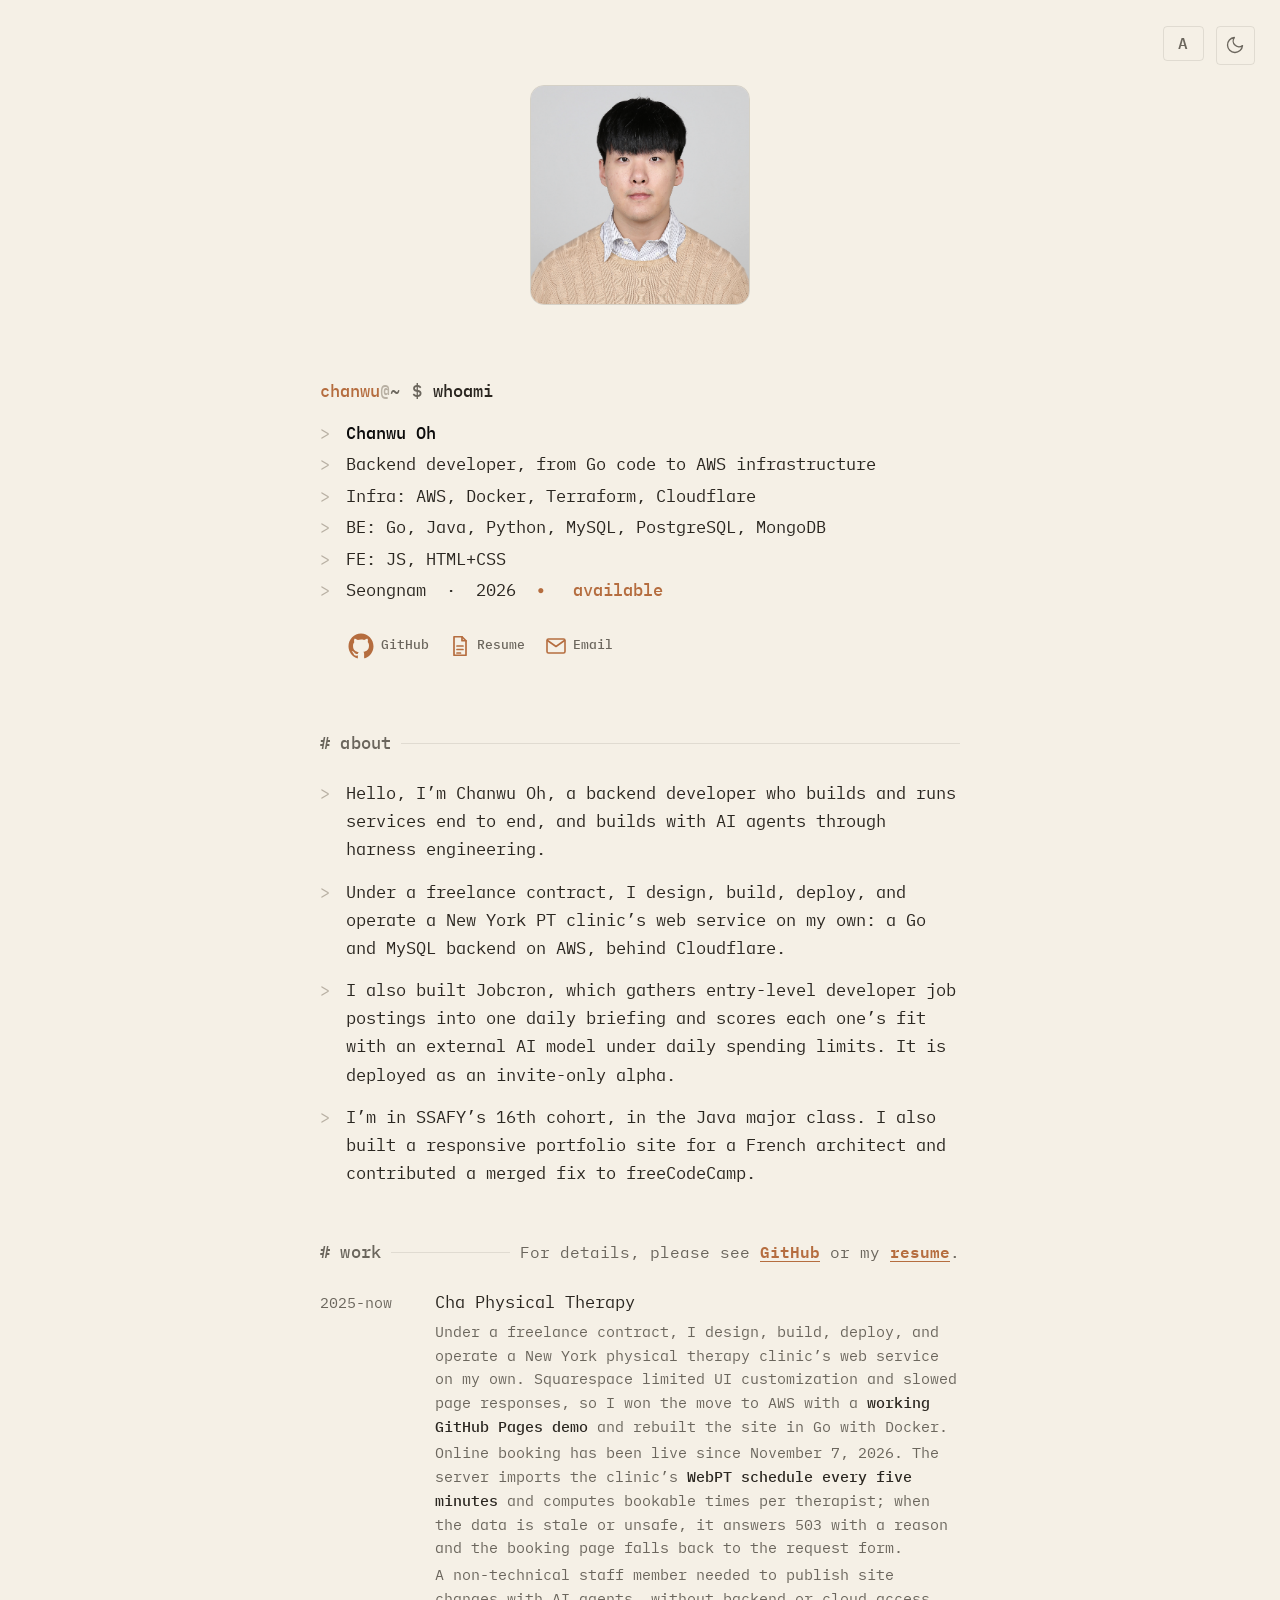
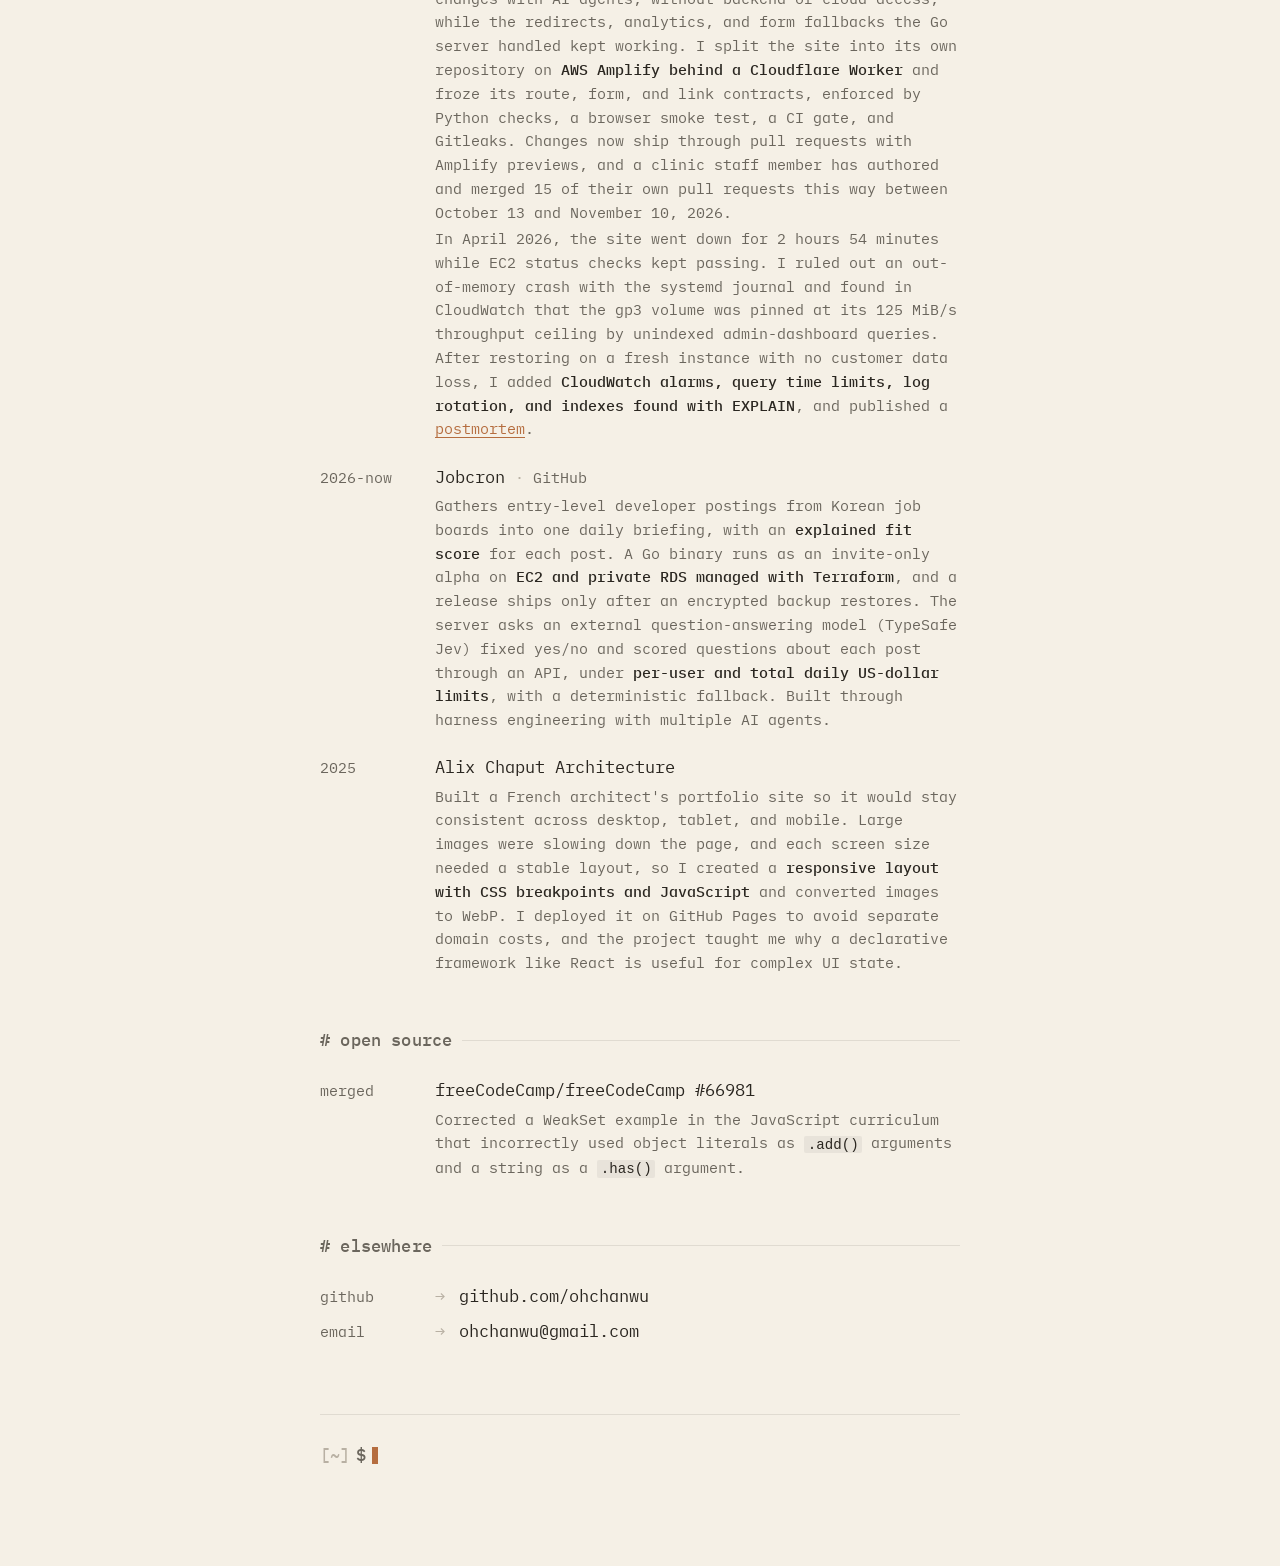
==== static/index.html @ 83ce73aa "Site: update Jobcron scoring and Cha PT booking and staff facts" ====
<!doctype html>
<html lang="en">
  <head>
    <meta charset="UTF-8" />
    <meta name="viewport" content="width=device-width, initial-scale=1.0" />
    <title
      data-i18n-en="Chanwu Oh — Backend developer, from Go code to AWS infrastructure"
      data-i18n-ko="오찬우 - Go 코드부터 AWS 인프라까지 다루는 BE 개발자"
    >
      Chanwu Oh — Backend developer, from Go code to AWS infrastructure
    </title>
    <meta
      name="description"
      data-i18n-en="Backend developer in Seongnam who builds and runs production web services and an AI job-matching tool."
      data-i18n-ko="성남에 거주하며 서비스 전체를 구축하고 운영하는 BE 개발자입니다."
      content="Backend developer in Seongnam who builds and runs production web services and an AI job-matching tool."
    />
    <meta name="color-scheme" content="light dark" />

    <link rel="icon" type="image/svg+xml" href="favicon.svg" />
    <link rel="icon" type="image/png" sizes="32x32" href="favicon.png" />
    <link rel="icon" href="favicon.ico" sizes="any" />

    <link rel="preconnect" href="https://fonts.googleapis.com" />
    <link rel="preconnect" href="https://fonts.gstatic.com" crossorigin />
    <link
      href="https://fonts.googleapis.com/css2?family=IBM+Plex+Mono:wght@300;400;500;600&display=swap"
      rel="stylesheet"
    />

    <script>
      (function () {
        const root = document.documentElement;

        try {
          const t = localStorage.getItem("theme");
          if (t === "light" || t === "dark") {
            root.setAttribute("data-theme", t);
          }
        } catch (e) {}

        let lang;
        try {
          const stored = localStorage.getItem("lang");
          if (stored === "en" || stored === "ko") {
            lang = stored;
          }
        } catch (e) {}
        if (!lang) {
          lang = (navigator.language || "").toLowerCase().startsWith("ko")
            ? "ko"
            : "en";
        }
        root.setAttribute("data-lang", lang);
        root.setAttribute("lang", lang);

        const title = document.querySelector("title");
        const desc = document.querySelector('meta[name="description"]');
        const titleKey = lang === "ko" ? "i18nKo" : "i18nEn";
        if (title && title.dataset[titleKey]) {
          title.textContent = title.dataset[titleKey];
        }
        if (desc && desc.dataset[titleKey]) {
          desc.setAttribute("content", desc.dataset[titleKey]);
        }
      })();
    </script>
    <link rel="stylesheet" href="style.css" />
  </head>
  <body>
    <button
      id="lang-toggle"
      class="lang-toggle"
      type="button"
      aria-label="언어를 한국어로 변경"
    >
      <span class="glyph-en">A</span>
      <span class="glyph-ko">한</span>
    </button>
    <button
      id="theme-toggle"
      class="theme-toggle"
      type="button"
      aria-label="Switch to light mode"
    >
      <svg
        class="icon-sun"
        aria-hidden="true"
        viewBox="0 0 24 24"
        width="20"
        height="20"
        fill="none"
        stroke="currentColor"
        stroke-width="1.6"
        stroke-linecap="round"
        stroke-linejoin="round"
      >
        <circle cx="12" cy="12" r="4" />
        <path
          d="M12 2v2M12 20v2M4.93 4.93l1.41 1.41M17.66 17.66l1.41 1.41M2 12h2M20 12h2M4.93 19.07l1.41-1.41M17.66 6.34l1.41-1.41"
        />
      </svg>
      <svg
        class="icon-moon"
        aria-hidden="true"
        viewBox="0 0 24 24"
        width="20"
        height="20"
        fill="none"
        stroke="currentColor"
        stroke-width="1.6"
        stroke-linecap="round"
        stroke-linejoin="round"
      >
        <path d="M21 12.79A9 9 0 1 1 11.21 3 7 7 0 0 0 21 12.79z" />
      </svg>
    </button>
    <main>
      <div class="avatar-frame media-frame">
        <img
          src="me.jpg"
          alt="Chanwu Oh"
          class="avatar content-media"
          width="120"
          height="120"
          decoding="async"
        />
      </div>

      <header class="prompt">
        <p class="cmd">
          <span class="user">chanwu</span><span class="dim">@</span
          ><span class="host">~</span> <span class="dollar">$</span> whoami
        </p>
        <div class="output">
          <p class="line">
            <span class="caret">&gt;</span>
            <span class="name" lang="en">Chanwu Oh</span
            ><span class="name" lang="ko">오찬우</span>
          </p>
          <p class="line" lang="en">
              <span class="caret">&gt;</span> Backend developer, from Go code to
              AWS infrastructure
            </p>
          <p class="line" lang="ko">
              <span class="caret">&gt;</span> Go 코드부터 AWS 인프라까지 다루는
              BE 개발자
            </p>
          <p class="line stack-line" lang="en">
            <span class="caret">&gt;</span> Infra: AWS, Docker, Terraform,
              Cloudflare
          </p>
          <p class="line stack-line" lang="en">
            <span class="caret">&gt;</span> BE: Go, Java, Python, MySQL, PostgreSQL, MongoDB
          </p>
          <p class="line stack-line" lang="en">
            <span class="caret">&gt;</span> FE: JS, HTML+CSS
          </p>
          <p class="line" lang="en">
            <span class="caret">&gt;</span> Seongnam &nbsp;&middot;&nbsp; 2026
            &nbsp;&middot;&nbsp;
            <span class="status-dot" aria-hidden="true">●</span>
            <span class="status-text">available</span>
          </p>
          <p class="line stack-line" lang="ko">
            <span class="caret">&gt;</span> 인프라: AWS, Docker, Terraform,
              Cloudflare
          </p>
          <p class="line stack-line" lang="ko">
            <span class="caret">&gt;</span> BE: Go, Java, Python, MySQL, PostgreSQL, MongoDB
          </p>
          <p class="line stack-line" lang="ko">
            <span class="caret">&gt;</span> FE: JS, HTML+CSS
          </p>
          <p class="line" lang="ko">
            <span class="caret">&gt;</span> 성남 &nbsp;&middot;&nbsp; 2026
            &nbsp;&middot;&nbsp;
            <span class="status-dot" aria-hidden="true">●</span>
            <span class="status-text">근무 가능</span>
          </p>
        </div>

        <nav class="quick-links" aria-label="Social and contact links">
          <a
            href="https://github.com/ohchanwu"
            class="icon-link icon-link-github"
            aria-label="GitHub"
          >
            <svg
              aria-hidden="true"
              viewBox="0 0 24 24"
              fill="currentColor"
              width="20"
              height="20"
            >
              <path
                d="M12 2C6.48 2 2 6.58 2 12.22c0 4.5 2.87 8.32 6.84 9.67.5.09.68-.22.68-.49 0-.24-.01-.87-.01-1.71-2.78.61-3.37-1.36-3.37-1.36-.46-1.18-1.11-1.49-1.11-1.49-.91-.63.07-.62.07-.62 1 .07 1.53 1.05 1.53 1.05.89 1.55 2.34 1.1 2.91.84.09-.66.35-1.1.63-1.36-2.22-.26-4.55-1.13-4.55-5.04 0-1.11.39-2.02 1.03-2.74-.1-.26-.45-1.3.1-2.71 0 0 .84-.27 2.75 1.04A9.39 9.39 0 0 1 12 6.84c.85.004 1.71.118 2.51.345 1.91-1.31 2.75-1.04 2.75-1.04.55 1.41.2 2.45.1 2.71.64.72 1.03 1.63 1.03 2.74 0 3.92-2.34 4.78-4.57 5.04.36.31.69.93.69 1.88 0 1.36-.01 2.46-.01 2.79 0 .27.18.59.69.49C19.13 20.54 22 16.72 22 12.22 22 6.58 17.52 2 12 2z"
              />
            </svg>
            <span class="icon-label">GitHub</span>
          </a>
          <a
            href="Chanwu_Oh_Resume.pdf"
            class="icon-link"
            aria-label="Resume PDF"
            lang="en"
            target="_blank"
            rel="noopener"
          >
            <svg
              aria-hidden="true"
              viewBox="0 0 24 24"
              fill="none"
              stroke="currentColor"
              stroke-width="1.7"
              stroke-linecap="round"
              stroke-linejoin="round"
              width="20"
              height="20"
            >
              <path d="M6 2.75h8l4 4v14.5H6z" />
              <path d="M14 2.75v4h4" />
              <path d="M9 12h6" />
              <path d="M9 15.5h6" />
              <path d="M9 19h3.5" />
            </svg>
            <span class="icon-label">Resume</span>
          </a>
          <a
            href="오찬우_이력서.pdf"
            class="icon-link"
            aria-label="이력서 PDF"
            lang="ko"
            target="_blank"
            rel="noopener"
          >
            <svg
              aria-hidden="true"
              viewBox="0 0 24 24"
              fill="none"
              stroke="currentColor"
              stroke-width="1.7"
              stroke-linecap="round"
              stroke-linejoin="round"
              width="20"
              height="20"
            >
              <path d="M6 2.75h8l4 4v14.5H6z" />
              <path d="M14 2.75v4h4" />
              <path d="M9 12h6" />
              <path d="M9 15.5h6" />
              <path d="M9 19h3.5" />
            </svg>
            <span class="icon-label">이력서</span>
          </a>
          <a href="mailto:ohchanwu@gmail.com" class="icon-link" aria-label="Email">
            <svg
              aria-hidden="true"
              viewBox="0 0 24 24"
              fill="none"
              stroke="currentColor"
              stroke-width="1.6"
              stroke-linecap="round"
              stroke-linejoin="round"
              width="20"
              height="20"
            >
              <rect x="3" y="5" width="18" height="14" rx="1.5" />
              <path d="M3.5 6.5l8.5 6 8.5-6" />
            </svg>
            <span class="icon-label" lang="en">Email</span>
            <span class="icon-label" lang="ko">이메일</span>
          </a>
        </nav>
      </header>

      <section class="section">
        <h2 class="section-title">
          <span lang="en"># about</span><span lang="ko"># 소개</span>
          <span class="rule" aria-hidden="true"></span>
        </h2>
        <div class="bio">
          <p lang="en">
            <span class="caret">&gt;</span> Hello, I&rsquo;m Chanwu Oh, a backend
            developer who builds and runs services end to end, and builds with AI
            agents through harness engineering.
          </p>
          <p lang="ko">
            <span class="caret">&gt;</span> 안녕하세요, 서비스 전체를 구축하고
            운영하며 AI 에이전트를 활용한 하네스 엔지니어링으로 개발하는 BE 개발자
            오찬우입니다.
          </p>
          <p lang="en">
            <span class="caret">&gt;</span> Under a freelance contract, I design,
            build, deploy, and operate a New York PT clinic&rsquo;s web service on
            my own: a Go and MySQL backend on AWS, behind Cloudflare.
          </p>
          <p lang="ko">
            <span class="caret">&gt;</span> 뉴욕 물리치료 클리닉과 프리랜서 계약을
            맺고, AWS 위의 Go와 MySQL 백엔드부터 Cloudflare까지 웹 서비스 전체를
            혼자 설계, 구축, 배포, 운영하고 있습니다.
          </p>
          <p lang="en">
            <span class="caret">&gt;</span> I also built Jobcron, which gathers
            entry-level developer job postings into one daily briefing and scores
            each one&rsquo;s fit with an external AI model under daily spending
            limits. It is deployed as an invite-only alpha.
          </p>
          <p lang="ko">
            <span class="caret">&gt;</span> 또한 신입 개발자 채용 공고를 매일
            하나의 브리핑으로 모으고, 일일 비용 한도 안에서 외부 AI 모델로
            공고마다 적합도를 매기는 Jobcron을 개발해 초대 전용 알파로
            배포했습니다.
          </p>
          <p lang="en">
            <span class="caret">&gt;</span> I&rsquo;m in SSAFY&rsquo;s 16th cohort,
            in the Java major class. I also built a responsive portfolio site for a
            French architect and contributed a merged fix to freeCodeCamp.
          </p>
          <p lang="ko">
            <span class="caret">&gt;</span> 현재 SSAFY 16기 자바 전공반에서
            교육받고 있습니다. 프랑스 건축가의 반응형 포트폴리오 사이트를
            개발했고, freeCodeCamp 오픈소스 프로젝트에 PR을 병합한 경험도
            있습니다.
          </p>
        </div>
      </section>

      <section class="section">
        <h2 class="section-title section-title-with-note">
          <span lang="en"># work</span><span lang="ko"># 경력</span>
          <span class="rule" aria-hidden="true"></span>
          <span class="section-note" lang="en"
            >For details, please see
            <a href="https://github.com/ohchanwu">GitHub</a> or my
            <a href="Chanwu_Oh_Resume.pdf" target="_blank" rel="noopener">resume</a
            >.</span
          >
          <span class="section-note" lang="ko"
            >자세한 사항은
            <a href="https://github.com/ohchanwu">GitHub</a> 아니면
            <a href="오찬우_이력서.pdf" target="_blank" rel="noopener">이력서</a>
            참고 부탁드립니다</span
          >
        </h2>
        <ul class="list">
          <li class="item">
            <span class="key">2025-now</span>
            <div class="entry">
              <a href="https://www.chaphysicaltherapy.com/" class="entry-title"
                >Cha Physical Therapy</a
              >
              <p class="entry-desc" lang="en">
                Under a freelance contract, I design, build, deploy, and operate
                a New York physical therapy clinic&rsquo;s web service on my own.
                Squarespace limited UI customization and slowed page responses,
                so I won the move to AWS with a
                <strong>working GitHub Pages demo</strong> and rebuilt the site
                in Go with Docker.
              </p>
              <p class="entry-desc" lang="ko">
                미국 물리치료 클리닉과 프리랜서 계약을 맺고, 웹 서비스 전체를 혼자
                설계, 구축, 배포, 운영하고 있습니다. Squarespace는 UI
                커스터마이징에 제약이 있었고 페이지 응답이 느렸기 때문에,
                <strong>작동하는 GitHub Pages 데모</strong>로 AWS 이전을 설득한 뒤
                Go와 Docker로 재구축했습니다.
              </p>
              <p class="entry-desc" lang="en">
                Online booking has been live since November 7, 2026. The server
                imports the clinic&rsquo;s
                <strong>WebPT schedule every five minutes</strong> and computes
                bookable times per therapist; when the data is stale or unsafe,
                it answers 503 with a reason and the booking page falls back to
                the request form.
              </p>
              <p class="entry-desc" lang="ko">
                2026년 11월 7일부터 온라인 예약을 운영하고 있습니다. 서버가
                클리닉의 <strong>WebPT 일정을 5분마다</strong> 가져와 치료사별
                예약 가능 시간을 계산하고, 데이터가 오래됐거나 안전하지 않으면
                사유와 함께 503을 반환해 예약 요청 폼으로 전환합니다.
              </p>
              <p class="entry-desc" lang="en">
                A non-technical staff member needed to publish site changes with
                AI agents, without backend or cloud access, while the
                redirects, analytics, and form fallbacks the Go server handled
                kept working. I split the site into its own repository on
                <strong>AWS Amplify behind a Cloudflare Worker</strong> and froze
                its route, form, and link contracts, enforced by Python checks,
                a browser smoke test, a CI gate, and Gitleaks. Changes now ship
                through pull requests with Amplify previews, and a clinic staff
                member has authored and merged 15 of their own pull requests
                this way between October 13 and November 10, 2026.
              </p>
              <p class="entry-desc" lang="ko">
                비개발자 직원이 백엔드와 클라우드 접근 없이 AI 에이전트로 사이트를
                수정하고 배포해야 했고, Go 서버가 처리하던 리다이렉트와 분석, 폼
                폴백은 그대로 지켜야 했습니다. 사이트를 별도 저장소로 분리해
                <strong>Cloudflare Worker 뒤의 AWS Amplify</strong>로 배포하고,
                라우트와 폼, 링크 계약을 고정해 Python 검사, 브라우저 스모크
                테스트, CI 게이트, Gitleaks로 강제했습니다. 지금은 PR과 Amplify
                미리보기로 변경이 배포되며, 클리닉 직원이 이 방식으로 2026년 10월
                13일부터 11월 10일까지 본인 PR 15건을 직접 작성하고 병합했습니다.
              </p>
              <p class="entry-desc" lang="en">
                In April 2026, the site went down for 2 hours 54 minutes while
                EC2 status checks kept passing. I ruled out an out-of-memory
                crash with the systemd journal and found in CloudWatch that the
                gp3 volume was pinned at its 125&nbsp;MiB/s throughput ceiling by
                unindexed admin-dashboard queries. After restoring on a fresh
                instance with no customer data loss, I added
                <strong
                  >CloudWatch alarms, query time limits, log rotation, and
                  indexes found with EXPLAIN</strong
                >, and published a
                <a
                  href="https://github.com/ohchanwu/cha-pt-postmortems/blob/main/2026-04-17/2026-04-17.md"
                  >postmortem</a
                >.
              </p>
              <p class="entry-desc" lang="ko">
                2026년 4월, EC2 상태 검사는 정상이었지만 사이트가 2시간 54분 동안
                응답하지 않았습니다. systemd 저널로 메모리 부족 가설을 배제한 뒤,
                CloudWatch에서 인덱스 없는 관리자 대시보드 쿼리 때문에 gp3 볼륨이
                처리량 한도인 125MiB/s에 막힌 것을 확인했습니다. 새 인스턴스에서
                고객 데이터 손실 없이 복구한 뒤
                <strong
                  >CloudWatch 알람, 쿼리 실행 시간 제한, 로그 로테이션, EXPLAIN
                  기반 인덱스</strong
                >를 적용했고,
                <a
                  href="https://github.com/ohchanwu/cha-pt-postmortems/blob/main/2026-04-17/2026-04-17.ko.md"
                  >사후 보고서</a
                >로 공개했습니다.
              </p>
            </div>
          </li>
          <li class="item">
            <span class="key">2026-now</span>
            <div class="entry">
              <a href="https://jobcron.app" class="entry-title">Jobcron</a>
              <span class="entry-link"
                ><span aria-hidden="true">&middot;</span
                ><a
                  href="https://github.com/ohchanwu/jobcron"
                  aria-label="Jobcron source code on GitHub"
                  >GitHub</a
                ></span
              >
              <p class="entry-desc" lang="en">
                Gathers entry-level developer postings from Korean job boards
                into one daily briefing, with an
                <strong>explained fit score</strong> for each post. A Go binary
                runs as an invite-only alpha on
                <strong>EC2 and private RDS managed with Terraform</strong>, and
                a release ships only after an encrypted backup restores. The
                server asks an external question-answering model (TypeSafe Jev)
                fixed yes/no and scored questions about each post through an API,
                under <strong>per-user and total daily US-dollar limits</strong>,
                with a deterministic fallback. Built through harness engineering
                with multiple AI agents.
              </p>
              <p class="entry-desc" lang="ko">
                국내 채용 포털에 흩어진 신입 공고를 매일 하나의 브리핑으로 모으고,
                공고마다 <strong>근거가 설명된 적합도 점수</strong>를 제공합니다.
                Go 바이너리를
                <strong>Terraform으로 관리하는 EC2와 프라이빗 RDS</strong>에 초대
                전용 알파로 배포했고, 암호화 백업 복원에 성공해야 릴리스를
                승인합니다. 서버가 외부 질의응답 모델(TypeSafe Jev)을 API로 호출해
                공고마다 정해진 예/아니요 질문과 점수 질문에 답하게 하며,
                <strong>사용자별, 전체 일일 USD 한도</strong> 안에서 운영하고
                결정론적 폴백을 제공합니다. 여러 AI 에이전트를 활용한 하네스
                엔지니어링으로 개발했습니다.
              </p>
            </div>
          </li>
          <li class="item">
            <span class="key">2025</span>
            <div class="entry">
              <a
                href="https://ohchanwu.github.io/alix-chaput-architecture/"
                class="entry-title"
                >Alix Chaput Architecture</a
              >
              <p class="entry-desc" lang="en">
                Built a French architect's portfolio site so it would stay
                consistent across desktop, tablet, and mobile. Large images were
                slowing down the page, and each screen size needed a stable
                layout, so I created a
                <strong>responsive layout with CSS breakpoints and JavaScript</strong>
                and converted images to WebP. I deployed it on GitHub Pages to
                avoid separate domain costs, and the project taught me why a
                declarative framework like React is useful for complex UI state.
              </p>
              <p class="entry-desc" lang="ko">
                프랑스 건축가 포트폴리오 사이트를 데스크톱, 태블릿, 모바일에서
                일관되게 보이도록 구현했습니다. 큰 이미지 용량으로 로딩이
                느렸고, 화면 크기별 레이아웃 유지가 필요했기 때문에
                <strong>CSS breakpoint와 JavaScript로 반응형 레이아웃</strong>을
                만들고 이미지를 WebP로 변환했습니다. GitHub Pages에 배포해 별도
                도메인 비용 없이 운영했고, 이 과정에서 복잡한 화면 상태에는
                React 같은 선언형 프레임워크가 유용하다는 점을 체감했습니다.
              </p>
            </div>
          </li>
        </ul>
      </section>

      <section class="section">
        <h2 class="section-title">
          <span lang="en"># open source</span><span lang="ko"># 오픈소스</span>
          <span class="rule" aria-hidden="true"></span>
        </h2>
        <ul class="list">
          <li class="item">
            <span class="key">merged</span>
            <div class="entry">
              <a
                href="https://github.com/freeCodeCamp/freeCodeCamp/pull/66981"
                class="entry-title"
                >freeCodeCamp/freeCodeCamp #66981</a
              >
              <p class="entry-desc" lang="en">
                Corrected a WeakSet example in the JavaScript curriculum that
                incorrectly used object literals as
                <code>.add()</code> arguments and a string as a
                <code>.has()</code> argument.
              </p>
              <p class="entry-desc" lang="ko">
                JavaScript 커리큘럼의 WeakSet 예제에서 <code>.add()</code>에
                전달된 객체 리터럴과 <code>.has()</code>에 전달된 문자열이
                WeakSet 예제가 실제로 작동하지 않던 문제를 수정했습니다.
              </p>
            </div>
          </li>
        </ul>
      </section>

      <section class="section">
        <h2 class="section-title">
          <span lang="en"># elsewhere</span><span lang="ko"># 그 외</span>
          <span class="rule" aria-hidden="true"></span>
        </h2>
        <ul class="list compact">
          <li class="item">
            <span class="key">github</span>
            <div class="entry">
              <a href="https://github.com/ohchanwu" class="entry-title"
                ><span class="arrow">&rarr;</span> github.com/ohchanwu</a
              >
            </div>
          </li>
          <li class="item">
            <span class="key">email</span>
            <div class="entry">
              <a href="mailto:ohchanwu@gmail.com" class="entry-title"
                ><span class="arrow">&rarr;</span> ohchanwu@gmail.com</a
              >
            </div>
          </li>
        </ul>
      </section>

      <footer>
        <p class="exit">
          <span class="dim">[~]</span> <span class="dollar">$</span>
          <span class="cursor" aria-hidden="true"></span>
        </p>
      </footer>
    </main>

    <script src="script.js"></script>
  </body>
</html>
---- static/style.css ----
:root {
  --bg: #0c0c0c;
  --fg: #e6e1d6;
  --fg-bright: #f5f0e6;
  --muted: #7a746b;
  --dim: #4a453f;
  --accent: #d4926a;
  --rule: rgba(230, 225, 214, 0.08);
  --selection-fg: #0c0c0c;
  --code-bg: rgba(230, 225, 214, 0.07);

  --mono:
    "IBM Plex Mono", ui-monospace, "JetBrains Mono", "SF Mono", "Menlo",
    monospace;

  --measure: 64ch;
  --ease: cubic-bezier(0.2, 0.8, 0.2, 1);
}

@media (prefers-color-scheme: light) {
  :root:not([data-theme]) {
    --bg: #f5f0e6;
    --fg: #2a2620;
    --fg-bright: #0c0c0c;
    --muted: #6b665d;
    --dim: #b8b0a3;
    --accent: #b56d3f;
    --rule: rgba(42, 38, 32, 0.10);
    --selection-fg: #f5f0e6;
    --code-bg: rgba(42, 38, 32, 0.06);
  }
}

:root[data-theme="light"] {
  --bg: #f5f0e6;
  --fg: #2a2620;
  --fg-bright: #0c0c0c;
  --muted: #6b665d;
  --dim: #b8b0a3;
  --accent: #b56d3f;
  --rule: rgba(42, 38, 32, 0.10);
  --selection-fg: #f5f0e6;
  --code-bg: rgba(42, 38, 32, 0.06);
}

:root[data-theme="dark"] {
  --bg: #0c0c0c;
  --fg: #e6e1d6;
  --fg-bright: #f5f0e6;
  --muted: #7a746b;
  --dim: #4a453f;
  --accent: #d4926a;
  --rule: rgba(230, 225, 214, 0.08);
  --selection-fg: #0c0c0c;
  --code-bg: rgba(230, 225, 214, 0.07);
}

:not(:root)[lang="ko"] {
  display: none;
}

:root[data-lang="ko"] [lang="ko"] {
  display: revert;
}

:root[data-lang="ko"] [lang="en"] {
  display: none;
}

*,
*::before,
*::after {
  box-sizing: border-box;
  margin: 0;
  padding: 0;
}

html {
  font-family: var(--mono);
  font-size: 15px;
  line-height: 1.7;
  color: var(--fg);
  background: var(--bg);
  -webkit-font-smoothing: antialiased;
  -moz-osx-font-smoothing: grayscale;
  font-feature-settings:
    "ss01",
    "ss02",
    "calt" 0;
}

@media (min-width: 768px) {
  html {
    font-size: 17px;
  }
}

body {
  min-height: 100vh;
  padding: 3rem 1.5rem 4rem;
}

@media (min-width: 768px) {
  body {
    padding: 5rem 3rem;
  }
}

main {
  max-width: var(--measure);
  width: 100%;
  margin: 0 auto;
}

a {
  color: inherit;
  text-decoration: none;
}

ul {
  list-style: none;
}

p {
  font-weight: 400;
}

::selection {
  background: var(--accent);
  color: var(--selection-fg);
}

/* ---------- Avatar ---------- */

.avatar-frame {
  width: 220px;
  height: 220px;
  border-radius: 14px;
  margin: 3rem auto 4.25rem;
  overflow: hidden;
}

.avatar {
  display: block;
  width: 100%;
  height: 100%;
  object-fit: cover;
  border-radius: 14px;
  border: 1px solid var(--rule);
  filter: grayscale(0.15) contrast(1.02);
}

@media (min-width: 768px) {
  .avatar-frame {
    margin-top: 0;
  }
}

/* Media is hidden only after JS enables the fade. No JS means normal rendering. */
.media-fade-enabled .content-media {
  opacity: 0;
  transition: opacity 360ms ease;
}

.media-fade-enabled .content-media.is-media-loaded,
.media-fade-enabled .content-media.is-media-error {
  opacity: 1;
}

.media-fade-enabled .media-frame {
  background: var(--code-bg);
}

/* ---------- Prompt header ---------- */

.prompt {
  margin-bottom: 4rem;
}

.cmd {
  font-weight: 500;
  margin-bottom: 0.75rem;
}

.cmd .user {
  color: var(--accent);
}
.cmd .host {
  color: var(--muted);
}
.cmd .dim {
  color: var(--dim);
}
.cmd .dollar {
  color: var(--muted);
  margin: 0 0.15ch;
}

.output .line {
  color: var(--fg);
  padding-left: 2.6ch;
  text-indent: -2.6ch;
  overflow-wrap: anywhere;
  word-break: break-word;
}

.output .line + .line {
  margin-top: 0.15rem;
}

.caret {
  color: var(--dim);
  margin-right: 0.6ch;
}

.name {
  color: var(--fg-bright);
  font-weight: 500;
}

.status-dot {
  color: var(--accent);
  font-size: 0.7em;
  vertical-align: 0.18em;
  animation: pulse 2.4s ease-in-out infinite;
  display: inline-block;
  margin-left: -0.4ch;
}

.status-text {
  color: var(--accent);
  font-weight: 500;
}

@keyframes pulse {
  0%,
  100% {
    opacity: 1;
  }
  50% {
    opacity: 0.35;
  }
}

/* ---------- Quick links ---------- */

.quick-links {
  display: flex;
  flex-wrap: wrap;
  gap: 0.8rem 1.15rem;
  margin-top: 1.5rem;
  padding-left: 2.6ch;
}

.icon-link {
  color: var(--accent);
  display: inline-flex;
  align-items: center;
  justify-content: center;
  gap: 0.45ch;
  min-height: 1.8rem;
  transition:
    color 250ms var(--ease),
    transform 250ms var(--ease);
}

:root[data-lang="ko"] .icon-link[lang="ko"] {
  display: inline-flex;
}

.icon-link:hover {
  color: var(--fg-bright);
  transform: translateY(-1px);
}

.icon-link:focus-visible {
  outline: 1px solid var(--accent);
  outline-offset: 4px;
}

.icon-link svg {
  display: block;
  width: 24px;
  height: 24px;
}

.icon-link-github svg {
  width: 30px;
  height: 30px;
}

.icon-label {
  color: var(--muted);
  font-size: 0.76rem;
  font-weight: 500;
  line-height: 1;
}

.icon-link:hover .icon-label {
  color: var(--fg-bright);
}

/* ---------- Sections ---------- */

.section {
  margin-bottom: 3rem;
}

.section-title {
  font-size: 1rem;
  font-weight: 500;
  color: var(--muted);
  display: flex;
  align-items: center;
  gap: 1ch;
  margin-bottom: 1.25rem;
  letter-spacing: 0.01em;
}

.section-title-with-note {
  flex-wrap: wrap;
}

.section-title .rule {
  flex: 1;
  height: 1px;
  background: var(--rule);
  display: block;
}

.section-note {
  color: var(--muted);
  font-size: 0.92rem;
  font-weight: 400;
  letter-spacing: 0;
  line-height: 1.5;
  margin-left: auto;
  white-space: nowrap;
}

.section-note a {
  color: var(--accent);
  font-weight: 600;
  text-decoration: underline;
  text-decoration-thickness: 1px;
  text-underline-offset: 0.18em;
}

.section-note a:hover {
  color: var(--fg-bright);
}

@media (max-width: 560px) {
  .section-title-with-note .rule {
    flex-basis: 100%;
    order: 3;
  }

  .section-note {
    flex-basis: 100%;
    margin-left: 0;
    order: 2;
    white-space: normal;
  }
}

/* ---------- Bio ---------- */

.bio {
  display: grid;
  gap: 0.85rem;
  max-width: 64ch;
}

.bio p {
  color: var(--fg);
  line-height: 1.65;
  padding-left: 2.6ch;
  text-indent: -2.6ch;
  overflow-wrap: anywhere;
  word-break: break-word;
}

/* ---------- Lists ---------- */

.list {
  display: grid;
  gap: 1.25rem;
}

.list.compact {
  gap: 0.4rem;
}

.item {
  display: grid;
  grid-template-columns: 10ch 1fr;
  gap: 1.5ch;
  align-items: baseline;
}

.key {
  color: var(--muted);
  font-size: 0.875rem;
}

.entry-title {
  color: var(--fg);
  font-weight: 400;
  position: relative;
  display: inline-block;
  max-width: 100%;
  overflow-wrap: anywhere;
  word-break: break-word;
}

.entry-title::after {
  content: "";
  position: absolute;
  left: 0;
  right: 100%;
  bottom: -2px;
  height: 1px;
  background: var(--fg);
  transition: right 350ms var(--ease);
}

.entry-title:hover {
  color: var(--fg-bright);
}

.entry-title:hover::after {
  right: 0;
}

.entry-link {
  color: var(--dim);
  font-size: 0.875rem;
  white-space: nowrap;
}

.entry-link a {
  color: var(--muted);
  position: relative;
  display: inline-block;
  margin-left: 1ch;
  transition: color 250ms var(--ease);
}

.entry-link a::after {
  content: "";
  position: absolute;
  left: 0;
  right: 100%;
  bottom: -2px;
  height: 1px;
  background: currentColor;
  transition: right 350ms var(--ease);
}

.entry-link a:hover,
.entry-link a:focus-visible {
  color: var(--accent);
}

.entry-link a:hover::after,
.entry-link a:focus-visible::after {
  right: 0;
}

.entry-link a:focus-visible {
  outline: 1px solid var(--accent);
  outline-offset: 2px;
}

.entry-desc {
  color: var(--muted);
  font-size: 0.875rem;
  margin-top: 0.15rem;
  line-height: 1.6;
  overflow-wrap: anywhere;
  word-break: break-word;
}

.entry-desc strong {
  color: var(--fg);
  font-weight: 500;
}

.entry-desc a {
  color: var(--accent);
  text-decoration: underline;
  text-decoration-thickness: 1px;
  text-underline-offset: 0.18em;
}

.entry-desc a:hover {
  color: var(--fg-bright);
}

.entry {
  min-width: 0;
}

.entry-desc code {
  background: var(--code-bg);
  color: var(--fg);
  padding: 0.05em 0.45ch;
  border-radius: 2px;
  font-size: 0.95em;
}

.arrow {
  color: var(--dim);
  margin-right: 0.4ch;
  display: inline-block;
  transition:
    transform 300ms var(--ease),
    color 300ms var(--ease);
}

@media (max-width: 560px) {
  .item {
    grid-template-columns: 1fr;
    gap: 0.2rem;
  }
}

.entry-title:hover .arrow {
  color: var(--accent);
  transform: translateX(2px);
}

/* ---------- Footer ---------- */

footer {
  margin-top: 4rem;
  padding-top: 1.5rem;
  border-top: 1px solid var(--rule);
}

.exit {
  font-weight: 500;
  display: flex;
  align-items: center;
  gap: 0.6ch;
  margin-bottom: 0.75rem;
}

.exit .dim {
  color: var(--dim);
}
.exit .dollar {
  color: var(--muted);
}

.cursor {
  display: inline-block;
  width: 0.6ch;
  height: 1em;
  background: var(--accent);
  vertical-align: text-bottom;
  animation: blink 1.05s steps(2, jump-none) infinite;
}

@keyframes blink {
  0%,
  50% {
    opacity: 1;
  }
  50.01%,
  100% {
    opacity: 0;
  }
}

/* ---------- Entrance ---------- */

.avatar-frame,
.prompt,
.section,
footer {
  opacity: 0;
  transform: translateY(0.35rem);
  animation: rise 700ms var(--ease) forwards;
}

.avatar-frame {
  animation-delay: 0ms;
}
.prompt {
  animation-delay: 140ms;
}
.section:nth-of-type(1) {
  animation-delay: 300ms;
}
.section:nth-of-type(2) {
  animation-delay: 400ms;
}
.section:nth-of-type(3) {
  animation-delay: 500ms;
}
.section:nth-of-type(4) {
  animation-delay: 600ms;
}
footer {
  animation-delay: 720ms;
}

@keyframes rise {
  to {
    opacity: 1;
    transform: none;
  }
}

@media (prefers-reduced-motion: reduce) {
  .avatar-frame,
  .prompt,
  .section,
  footer {
    opacity: 1;
    transform: none;
    animation: none;
  }
  .cursor,
  .status-dot {
    animation: none;
  }
  :root.theme-transition,
  :root.theme-transition * {
    transition: none !important;
  }
  .entry-title::after,
  .entry-link a,
  .entry-link a::after {
    transition: none;
  }
  .media-fade-enabled .content-media {
    transition: none;
  }
}

/* ---------- Theme toggle ---------- */

.theme-toggle {
  position: fixed;
  top: 1rem;
  right: 1rem;
  z-index: 10;
  background: transparent;
  border: 1px solid var(--rule);
  border-radius: 4px;
  padding: 0.5rem;
  color: var(--muted);
  cursor: pointer;
  display: inline-flex;
  align-items: center;
  justify-content: center;
  font-family: inherit;
  transition:
    color 250ms var(--ease),
    border-color 250ms var(--ease),
    transform 250ms var(--ease);
}

@media (min-width: 768px) {
  .theme-toggle {
    top: 1.5rem;
    right: 1.5rem;
  }
}

.theme-toggle:hover {
  color: var(--accent);
  border-color: var(--accent);
  transform: translateY(-1px);
}

.theme-toggle:focus-visible {
  outline: 1px solid var(--accent);
  outline-offset: 2px;
}

.theme-toggle svg {
  display: block;
}

/* Default (no explicit theme, OS dark or unknown): show sun = "switch to light" */
.theme-toggle .icon-moon { display: none; }
.theme-toggle .icon-sun { display: block; }

/* OS prefers light, no explicit choice: show moon = "switch to dark" */
@media (prefers-color-scheme: light) {
  :root:not([data-theme]) .theme-toggle .icon-sun { display: none; }
  :root:not([data-theme]) .theme-toggle .icon-moon { display: block; }
}

/* Explicit light: show moon */
:root[data-theme="light"] .theme-toggle .icon-sun { display: none; }
:root[data-theme="light"] .theme-toggle .icon-moon { display: block; }

/* Explicit dark: show sun (covers OS=light + user picked dark) */
:root[data-theme="dark"] .theme-toggle .icon-sun { display: block; }
:root[data-theme="dark"] .theme-toggle .icon-moon { display: none; }

/* ---------- Theme switch transition (added on click, removed 250ms later) ---------- */

.theme-transition,
.theme-transition * {
  transition:
    background-color 200ms var(--ease),
    color 200ms var(--ease),
    border-color 200ms var(--ease) !important;
}

/* ---------- Language toggle ---------- */

.lang-toggle {
  position: fixed;
  top: 1rem;
  right: 4rem;
  z-index: 10;
  background: transparent;
  border: 1px solid var(--rule);
  border-radius: 4px;
  padding: 0.5rem;
  min-width: 2.4rem;
  color: var(--muted);
  cursor: pointer;
  font-family: inherit;
  font-size: 0.95rem;
  font-weight: 500;
  line-height: 1;
  display: inline-flex;
  align-items: center;
  justify-content: center;
  transition:
    color 250ms var(--ease),
    border-color 250ms var(--ease),
    transform 250ms var(--ease);
}

@media (min-width: 768px) {
  .lang-toggle {
    top: 1.5rem;
    right: 4.5rem;
  }
}

.lang-toggle:hover {
  color: var(--accent);
  border-color: var(--accent);
  transform: translateY(-1px);
}

.lang-toggle:focus-visible {
  outline: 1px solid var(--accent);
  outline-offset: 2px;
}

.lang-toggle .glyph-ko { display: none; }
.lang-toggle .glyph-en { display: inline; }

:root[data-lang="ko"] .lang-toggle .glyph-en { display: none; }
:root[data-lang="ko"] .lang-toggle .glyph-ko { display: inline; }
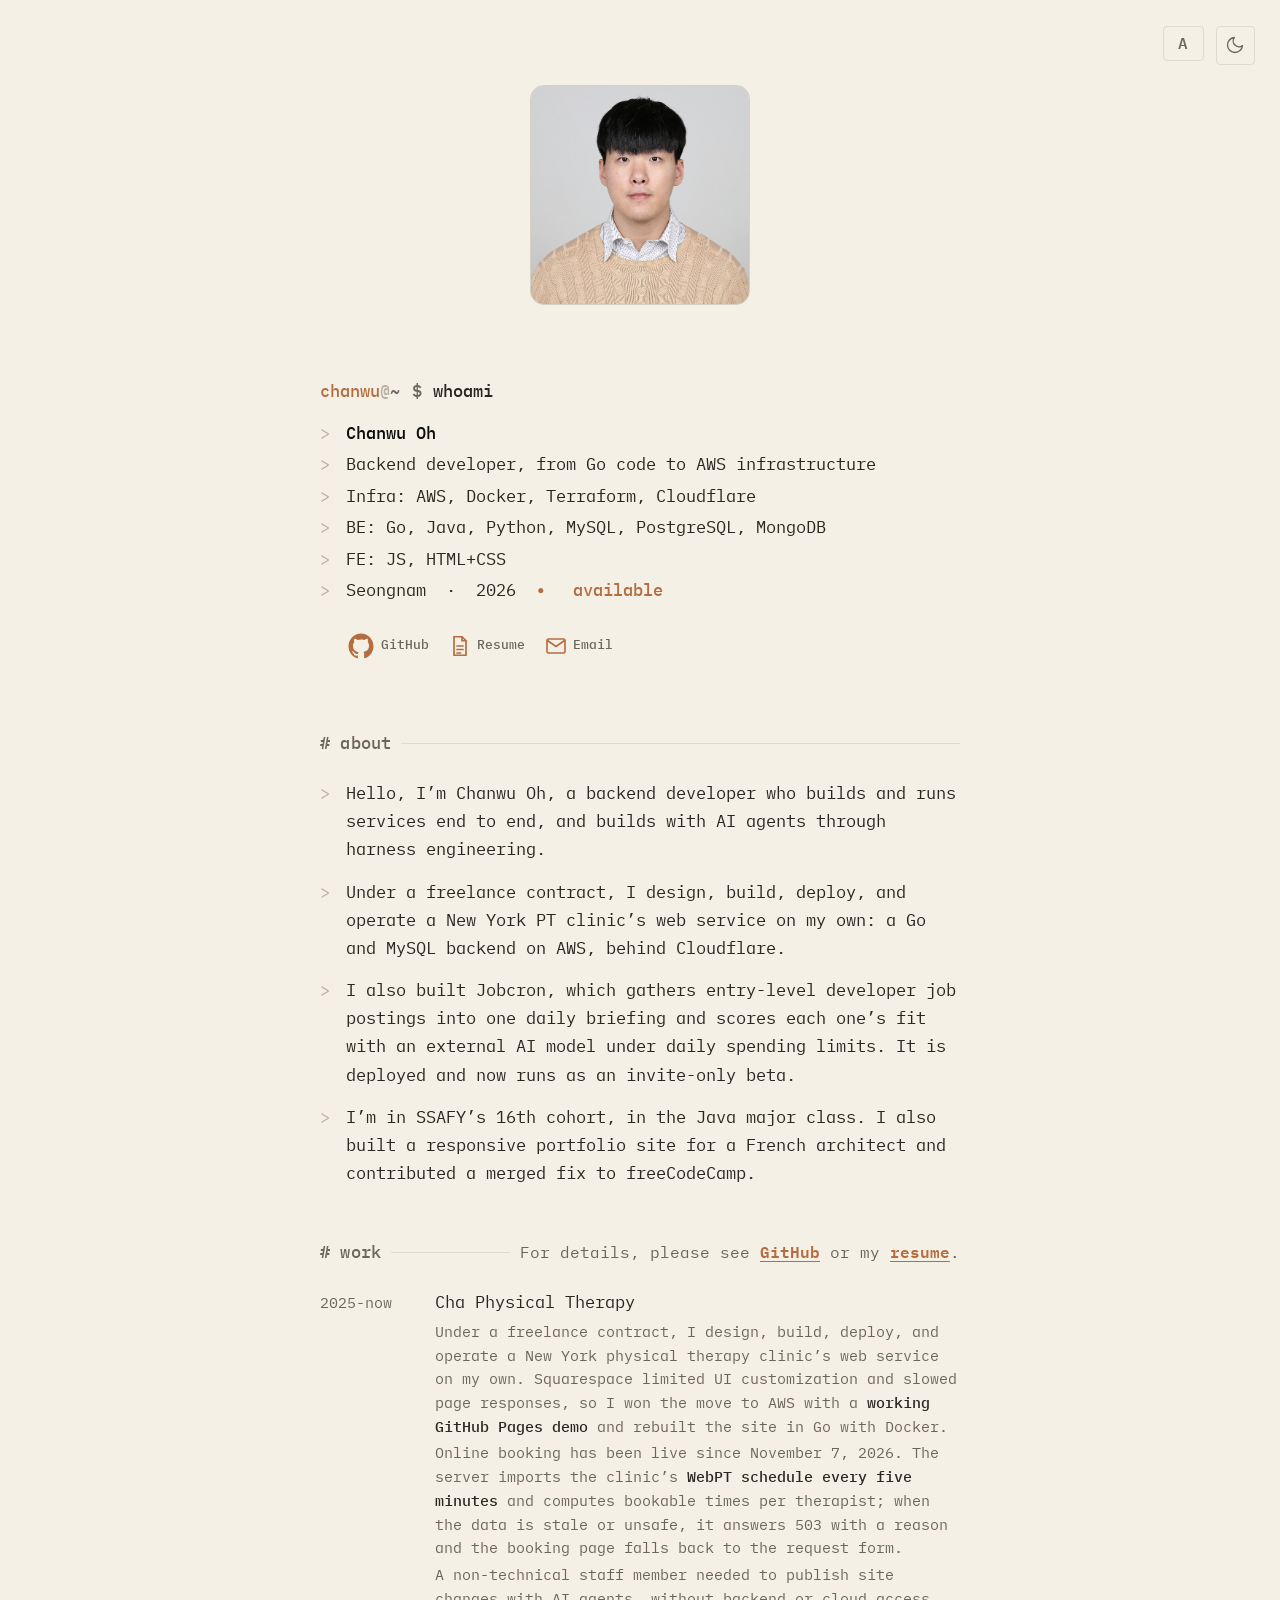
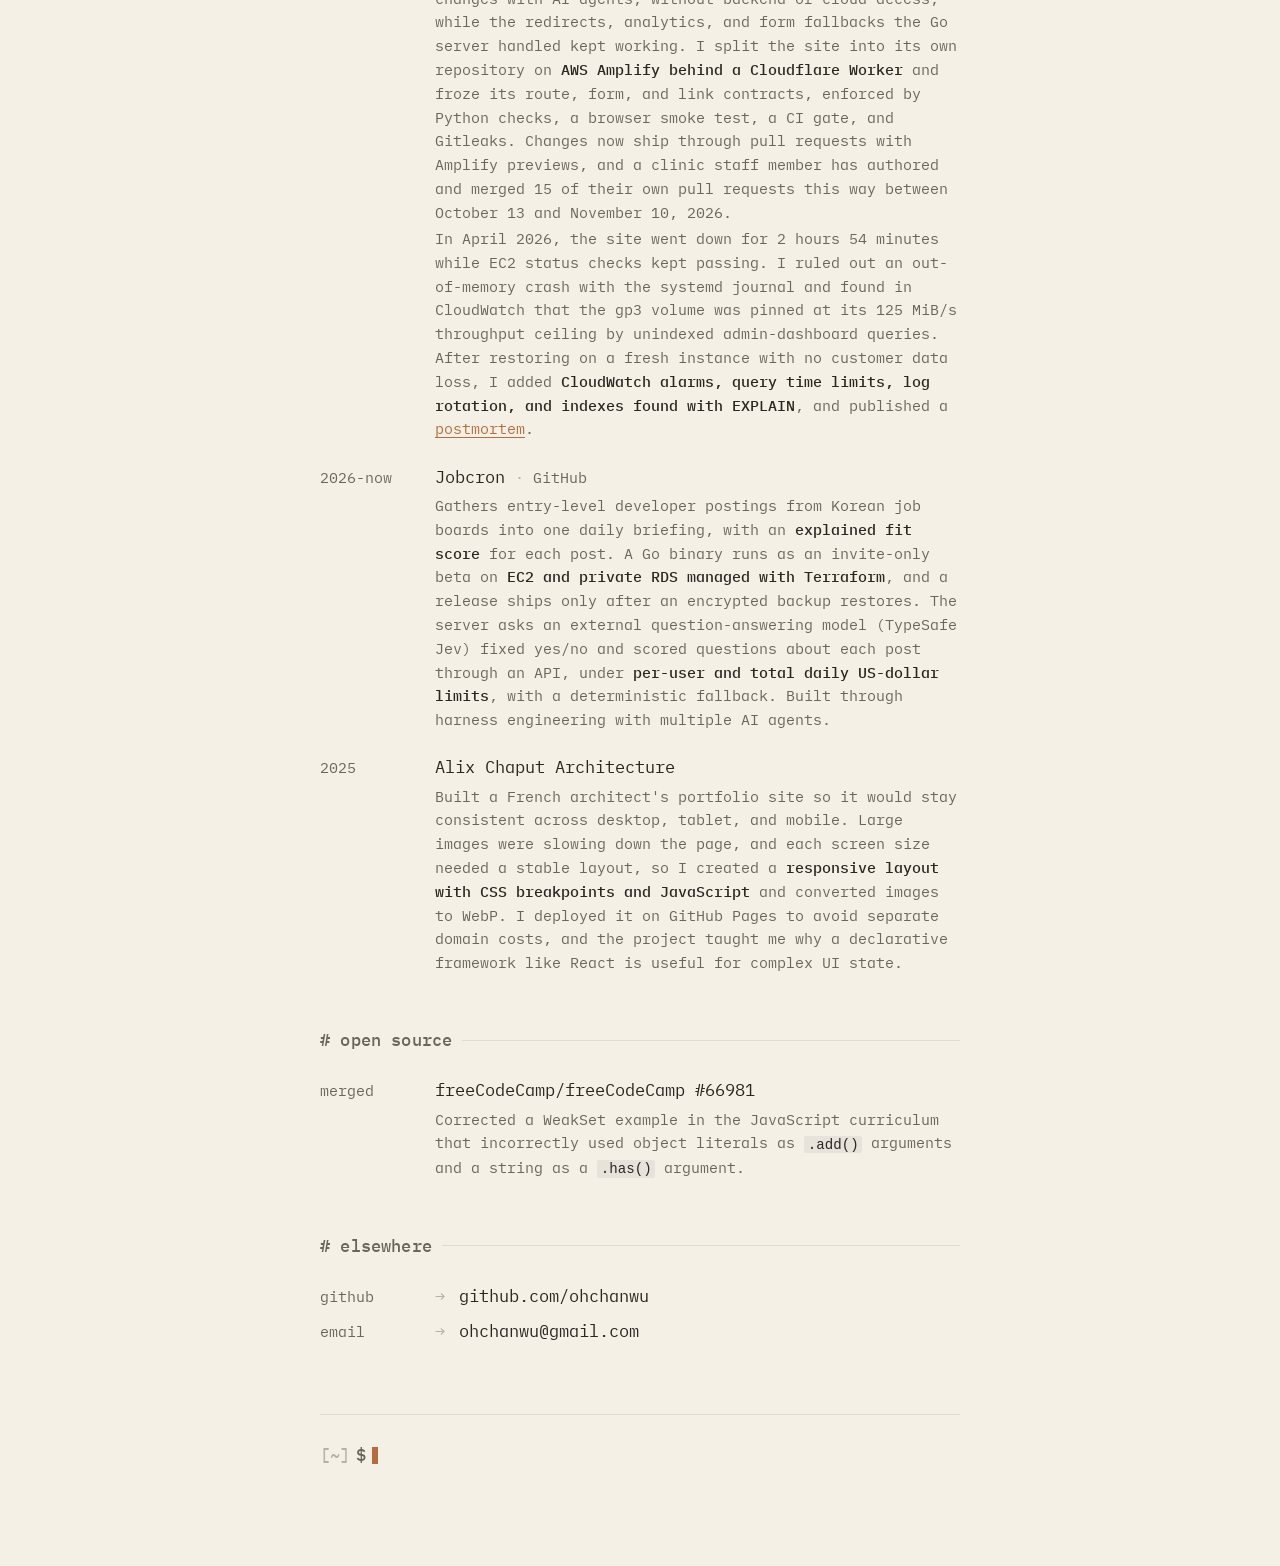
==== commit 6315918c: "Site: Jobcron status is now an invite-only beta" ====
--- a/static/index.html
+++ b/static/index.html
@@ -304,13 +304,13 @@
             <span class="caret">&gt;</span> I also built Jobcron, which gathers
             entry-level developer job postings into one daily briefing and scores
             each one&rsquo;s fit with an external AI model under daily spending
-            limits. It is deployed as an invite-only alpha.
+            limits. It is deployed and now runs as an invite-only beta.
           </p>
           <p lang="ko">
             <span class="caret">&gt;</span> 또한 신입 개발자 채용 공고를 매일
             하나의 브리핑으로 모으고, 일일 비용 한도 안에서 외부 AI 모델로
-            공고마다 적합도를 매기는 Jobcron을 개발해 초대 전용 알파로
-            배포했습니다.
+            공고마다 적합도를 매기는 Jobcron을 개발해 배포했고, 현재 초대 전용
+            베타로 운영하고 있습니다.
           </p>
           <p lang="en">
             <span class="caret">&gt;</span> I&rsquo;m in SSAFY&rsquo;s 16th cohort,
@@ -450,7 +450,7 @@
                 Gathers entry-level developer postings from Korean job boards
                 into one daily briefing, with an
                 <strong>explained fit score</strong> for each post. A Go binary
-                runs as an invite-only alpha on
+                runs as an invite-only beta on
                 <strong>EC2 and private RDS managed with Terraform</strong>, and
                 a release ships only after an encrypted backup restores. The
                 server asks an external question-answering model (TypeSafe Jev)
@@ -463,8 +463,8 @@
                 국내 채용 포털에 흩어진 신입 공고를 매일 하나의 브리핑으로 모으고,
                 공고마다 <strong>근거가 설명된 적합도 점수</strong>를 제공합니다.
                 Go 바이너리를
-                <strong>Terraform으로 관리하는 EC2와 프라이빗 RDS</strong>에 초대
-                전용 알파로 배포했고, 암호화 백업 복원에 성공해야 릴리스를
+                <strong>Terraform으로 관리하는 EC2와 프라이빗 RDS</strong>에 배포해
+                초대 전용 베타로 운영하며, 암호화 백업 복원에 성공해야 릴리스를
                 승인합니다. 서버가 외부 질의응답 모델(TypeSafe Jev)을 API로 호출해
                 공고마다 정해진 예/아니요 질문과 점수 질문에 답하게 하며,
                 <strong>사용자별, 전체 일일 USD 한도</strong> 안에서 운영하고
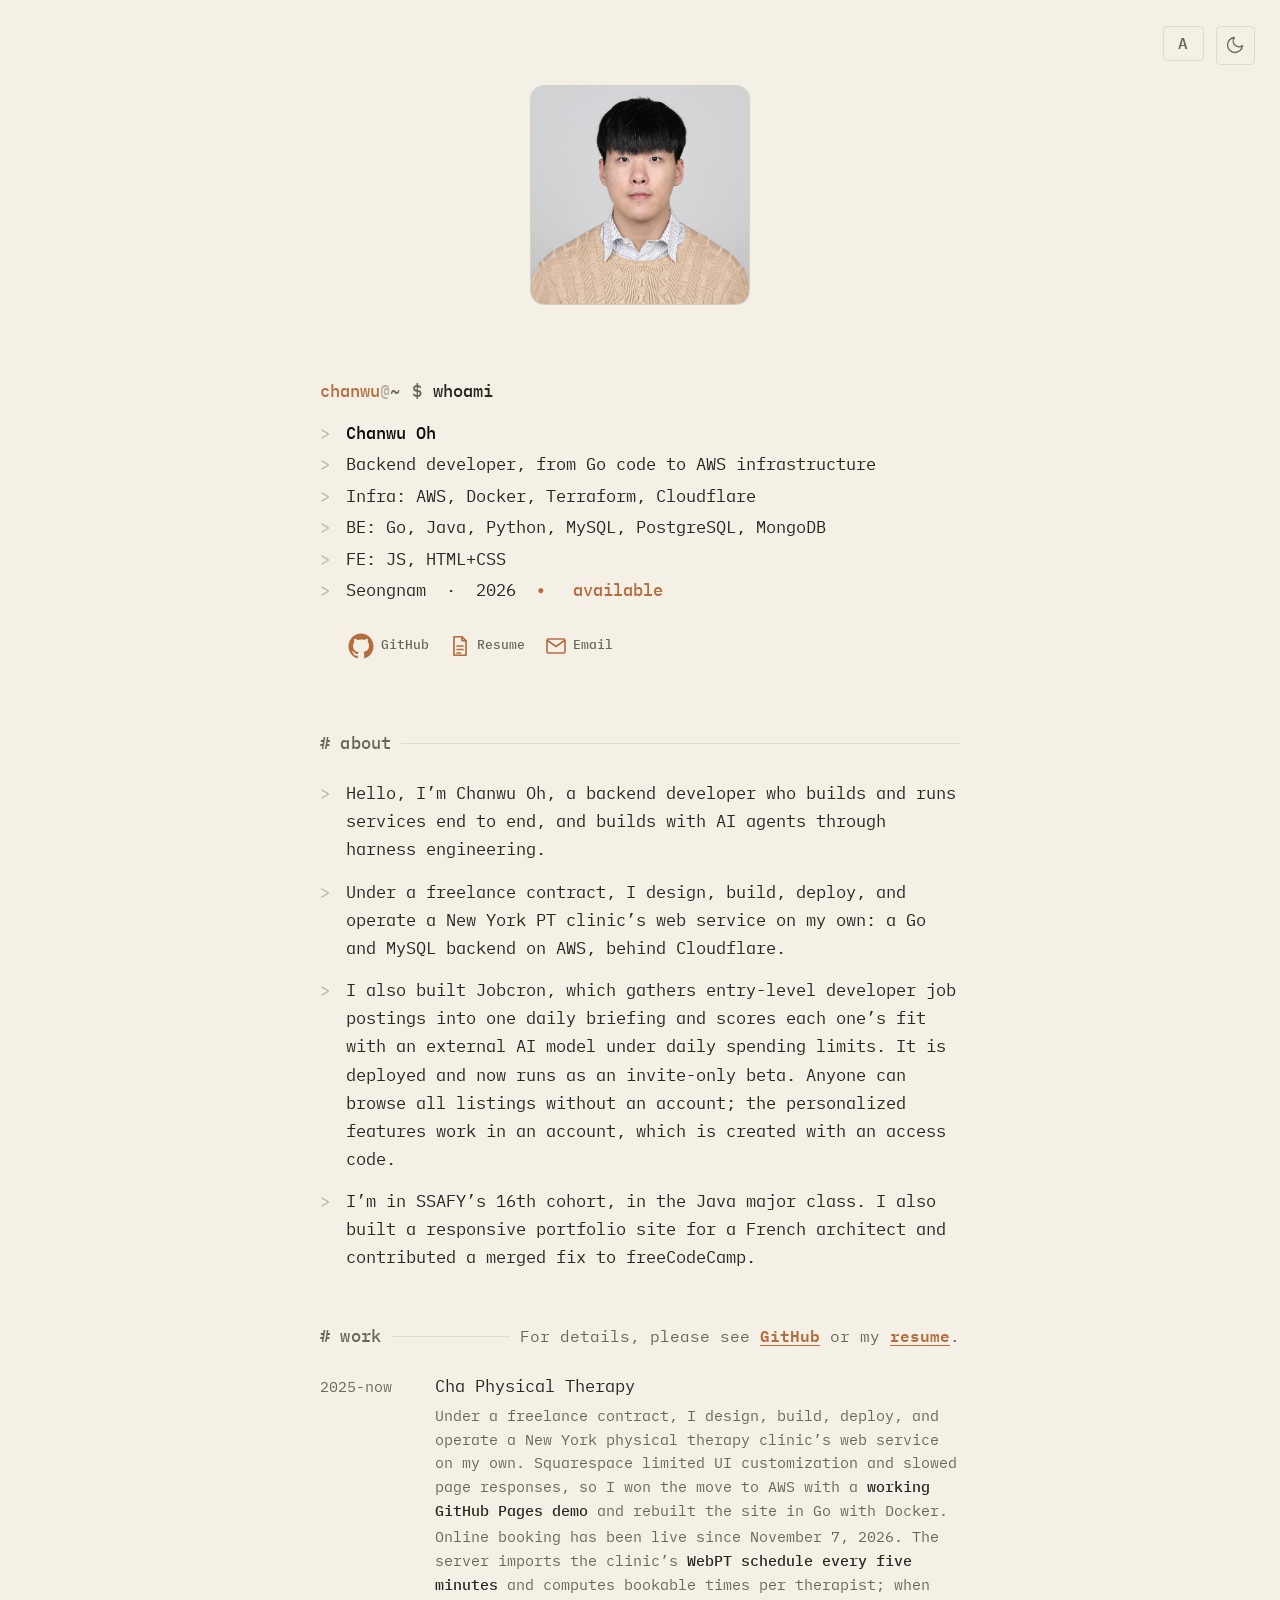
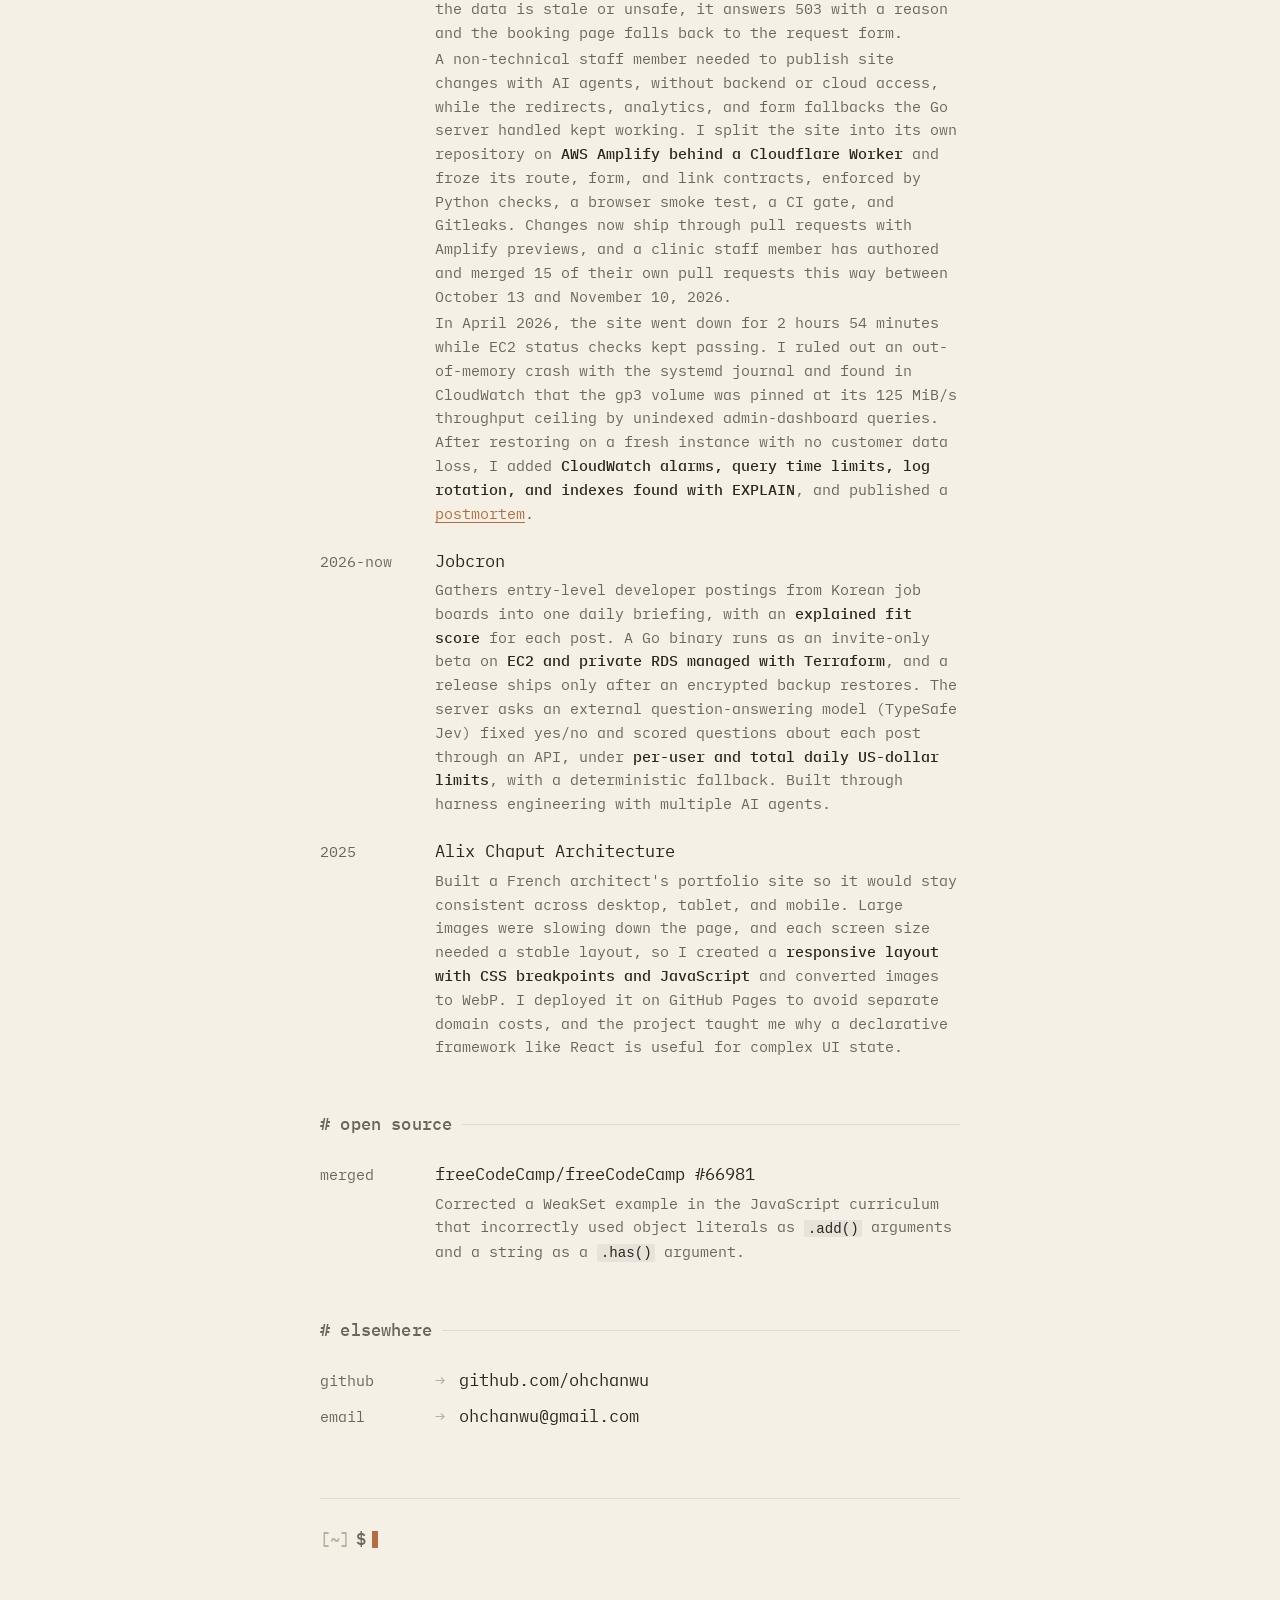
==== commit abdf32d2: "Site: drop the private Jobcron repository link, correct the release dates, update the resume PDFs Al" ====
--- a/static/index.html
+++ b/static/index.html
@@ -304,13 +304,16 @@
             <span class="caret">&gt;</span> I also built Jobcron, which gathers
             entry-level developer job postings into one daily briefing and scores
             each one&rsquo;s fit with an external AI model under daily spending
-            limits. It is deployed and now runs as an invite-only beta.
+            limits. It is deployed and now runs as an invite-only beta. Anyone
+            can browse all listings without an account; the personalized
+            features work in an account, which is created with an access code.
           </p>
           <p lang="ko">
             <span class="caret">&gt;</span> 또한 신입 개발자 채용 공고를 매일
             하나의 브리핑으로 모으고, 일일 비용 한도 안에서 외부 AI 모델로
             공고마다 적합도를 매기는 Jobcron을 개발해 배포했고, 현재 초대 전용
-            베타로 운영하고 있습니다.
+            베타로 운영하고 있습니다. 계정 없이도 누구나 전체 공고를 볼 수 있고,
+            맞춤 기능은 접근 코드로 만든 계정에서 씁니다.
           </p>
           <p lang="en">
             <span class="caret">&gt;</span> I&rsquo;m in SSAFY&rsquo;s 16th cohort,
@@ -438,14 +441,6 @@
             <span class="key">2026-now</span>
             <div class="entry">
               <a href="https://jobcron.app" class="entry-title">Jobcron</a>
-              <span class="entry-link"
-                ><span aria-hidden="true">&middot;</span
-                ><a
-                  href="https://github.com/ohchanwu/jobcron"
-                  aria-label="Jobcron source code on GitHub"
-                  >GitHub</a
-                ></span
-              >
               <p class="entry-desc" lang="en">
                 Gathers entry-level developer postings from Korean job boards
                 into one daily briefing, with an
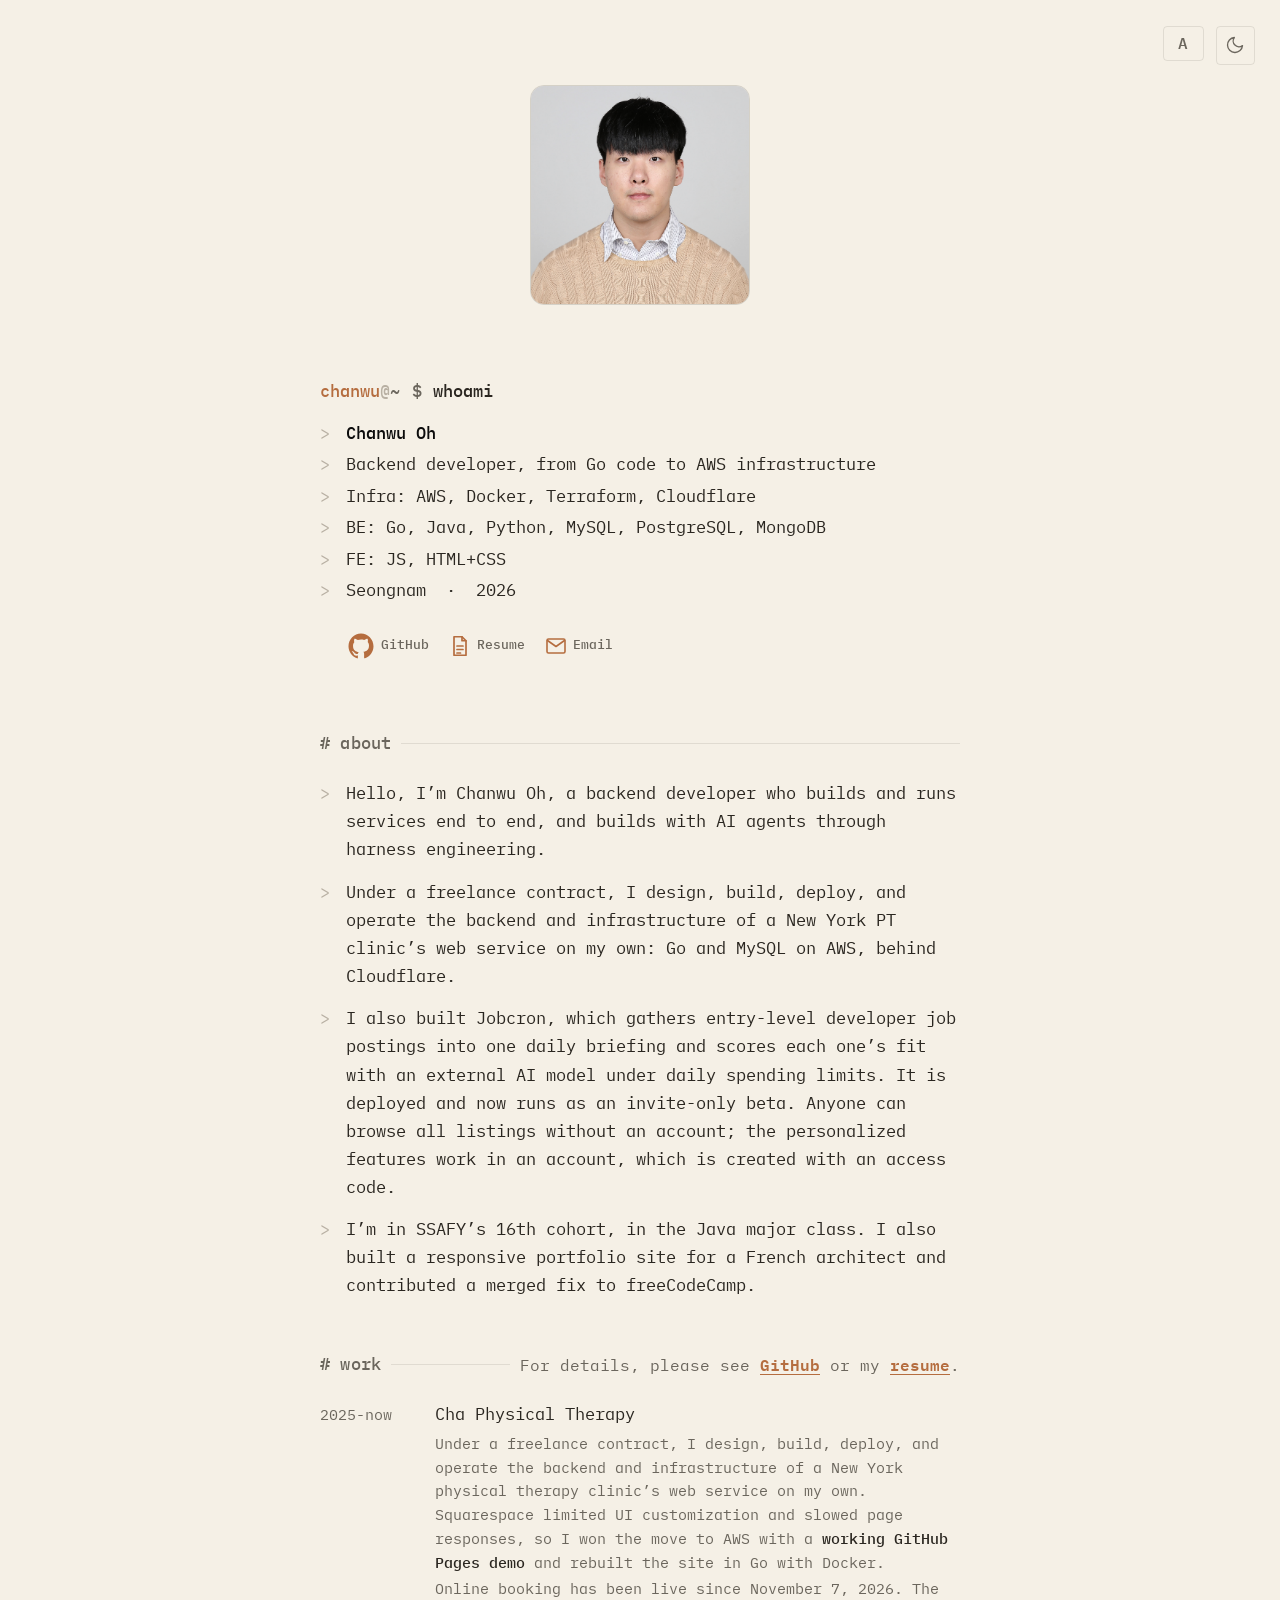
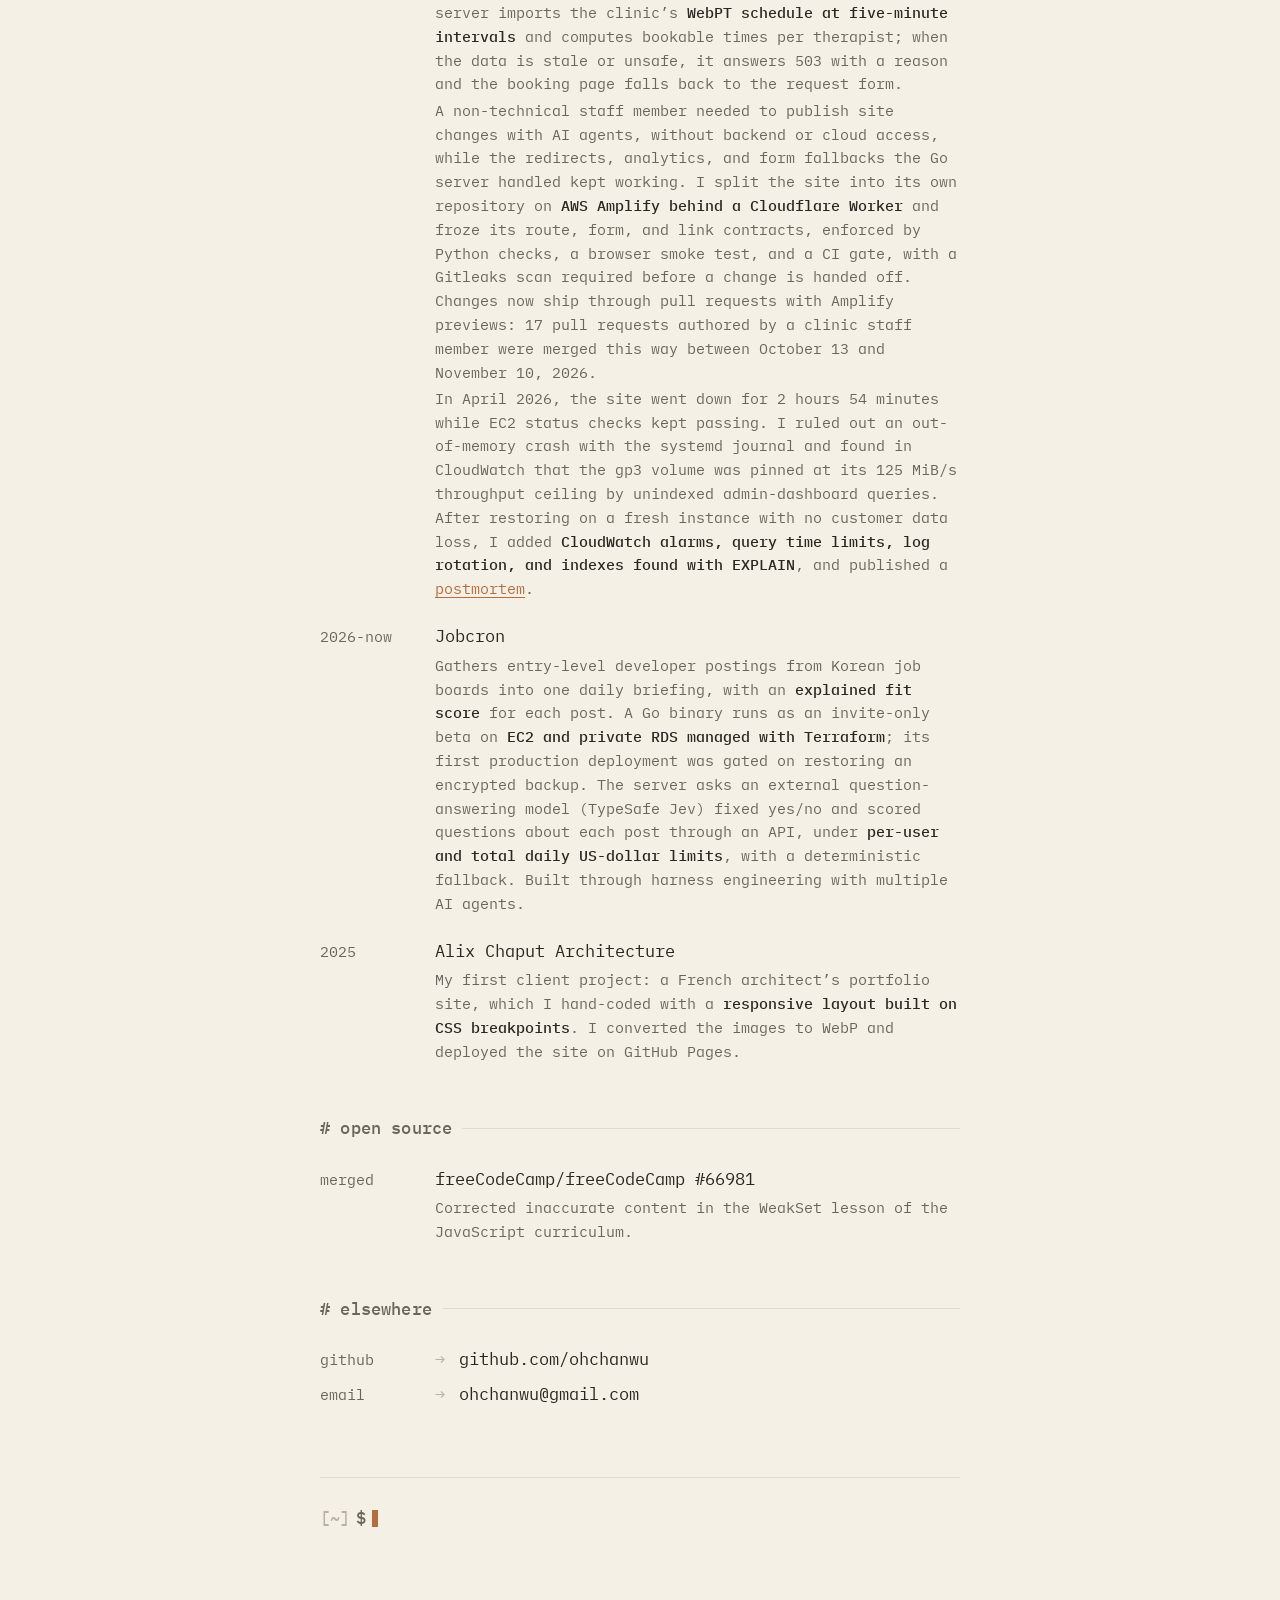
==== commit 445651a9: "Site: correct facts checked against the repositories, update the resume PDFs" ====
--- a/static/index.html
+++ b/static/index.html
@@ -158,9 +158,6 @@
           </p>
           <p class="line" lang="en">
             <span class="caret">&gt;</span> Seongnam &nbsp;&middot;&nbsp; 2026
-            &nbsp;&middot;&nbsp;
-            <span class="status-dot" aria-hidden="true">●</span>
-            <span class="status-text">available</span>
           </p>
           <p class="line stack-line" lang="ko">
             <span class="caret">&gt;</span> 인프라: AWS, Docker, Terraform,
@@ -174,9 +171,6 @@
           </p>
           <p class="line" lang="ko">
             <span class="caret">&gt;</span> 성남 &nbsp;&middot;&nbsp; 2026
-            &nbsp;&middot;&nbsp;
-            <span class="status-dot" aria-hidden="true">●</span>
-            <span class="status-text">근무 가능</span>
           </p>
         </div>
 
@@ -292,13 +286,14 @@
           </p>
           <p lang="en">
             <span class="caret">&gt;</span> Under a freelance contract, I design,
-            build, deploy, and operate a New York PT clinic&rsquo;s web service on
-            my own: a Go and MySQL backend on AWS, behind Cloudflare.
+            build, deploy, and operate the backend and infrastructure of a New
+            York PT clinic&rsquo;s web service on my own: Go and MySQL on AWS,
+            behind Cloudflare.
           </p>
           <p lang="ko">
             <span class="caret">&gt;</span> 뉴욕 물리치료 클리닉과 프리랜서 계약을
-            맺고, AWS 위의 Go와 MySQL 백엔드부터 Cloudflare까지 웹 서비스 전체를
-            혼자 설계, 구축, 배포, 운영하고 있습니다.
+            맺고, Cloudflare 뒤 AWS에서 동작하는 Go와 MySQL 기반 웹 서비스의
+            백엔드와 인프라를 단독으로 설계, 구축, 배포, 운영하고 있습니다.
           </p>
           <p lang="en">
             <span class="caret">&gt;</span> I also built Jobcron, which gathers
@@ -313,7 +308,7 @@
             하나의 브리핑으로 모으고, 일일 비용 한도 안에서 외부 AI 모델로
             공고마다 적합도를 매기는 Jobcron을 개발해 배포했고, 현재 초대 전용
             베타로 운영하고 있습니다. 계정 없이도 누구나 전체 공고를 볼 수 있고,
-            맞춤 기능은 접근 코드로 만든 계정에서 씁니다.
+            맞춤 기능은 초대 코드로 만든 계정에서 씁니다.
           </p>
           <p lang="en">
             <span class="caret">&gt;</span> I&rsquo;m in SSAFY&rsquo;s 16th cohort,
@@ -355,15 +350,16 @@
               >
               <p class="entry-desc" lang="en">
                 Under a freelance contract, I design, build, deploy, and operate
-                a New York physical therapy clinic&rsquo;s web service on my own.
+                the backend and infrastructure of a New York physical therapy
+                clinic&rsquo;s web service on my own.
                 Squarespace limited UI customization and slowed page responses,
                 so I won the move to AWS with a
                 <strong>working GitHub Pages demo</strong> and rebuilt the site
                 in Go with Docker.
               </p>
               <p class="entry-desc" lang="ko">
-                미국 물리치료 클리닉과 프리랜서 계약을 맺고, 웹 서비스 전체를 혼자
-                설계, 구축, 배포, 운영하고 있습니다. Squarespace는 UI
+                미국 물리치료 클리닉과 프리랜서 계약을 맺고, 웹 서비스의 백엔드와
+                인프라를 단독으로 설계, 구축, 배포, 운영하고 있습니다. Squarespace는 UI
                 커스터마이징에 제약이 있었고 페이지 응답이 느렸기 때문에,
                 <strong>작동하는 GitHub Pages 데모</strong>로 AWS 이전을 설득한 뒤
                 Go와 Docker로 재구축했습니다.
@@ -371,14 +367,14 @@
               <p class="entry-desc" lang="en">
                 Online booking has been live since November 7, 2026. The server
                 imports the clinic&rsquo;s
-                <strong>WebPT schedule every five minutes</strong> and computes
+                <strong>WebPT schedule at five-minute intervals</strong> and computes
                 bookable times per therapist; when the data is stale or unsafe,
                 it answers 503 with a reason and the booking page falls back to
                 the request form.
               </p>
               <p class="entry-desc" lang="ko">
                 2026년 11월 7일부터 온라인 예약을 운영하고 있습니다. 서버가
-                클리닉의 <strong>WebPT 일정을 5분마다</strong> 가져와 치료사별
+                클리닉의 <strong>WebPT 일정을 5분 간격으로</strong> 가져와 치료사별
                 예약 가능 시간을 계산하고, 데이터가 오래됐거나 안전하지 않으면
                 사유와 함께 503을 반환해 예약 요청 폼으로 전환합니다.
               </p>
@@ -389,10 +385,11 @@
                 kept working. I split the site into its own repository on
                 <strong>AWS Amplify behind a Cloudflare Worker</strong> and froze
                 its route, form, and link contracts, enforced by Python checks,
-                a browser smoke test, a CI gate, and Gitleaks. Changes now ship
-                through pull requests with Amplify previews, and a clinic staff
-                member has authored and merged 15 of their own pull requests
-                this way between October 13 and November 10, 2026.
+                a browser smoke test, and a CI gate, with a Gitleaks scan required
+                before a change is handed off. Changes now ship through pull
+                requests with Amplify previews: 17 pull requests authored by a
+                clinic staff member were merged this way between October 13 and
+                November 10, 2026.
               </p>
               <p class="entry-desc" lang="ko">
                 비개발자 직원이 백엔드와 클라우드 접근 없이 AI 에이전트로 사이트를
@@ -400,9 +397,10 @@
                 폴백은 그대로 지켜야 했습니다. 사이트를 별도 저장소로 분리해
                 <strong>Cloudflare Worker 뒤의 AWS Amplify</strong>로 배포하고,
                 라우트와 폼, 링크 계약을 고정해 Python 검사, 브라우저 스모크
-                테스트, CI 게이트, Gitleaks로 강제했습니다. 지금은 PR과 Amplify
-                미리보기로 변경이 배포되며, 클리닉 직원이 이 방식으로 2026년 10월
-                13일부터 11월 10일까지 본인 PR 15건을 직접 작성하고 병합했습니다.
+                테스트, CI 게이트로 강제하고, 변경을 넘기기 전에 Gitleaks 검사를
+                거치게 했습니다. 지금은 PR과 Amplify 미리보기로 변경이 배포되며,
+                2026년 10월 13일부터 11월 10일까지 클리닉 직원이 작성한 PR 17건이
+                이 방식으로 병합됐습니다.
               </p>
               <p class="entry-desc" lang="en">
                 In April 2026, the site went down for 2 hours 54 minutes while
@@ -446,8 +444,9 @@
                 into one daily briefing, with an
                 <strong>explained fit score</strong> for each post. A Go binary
                 runs as an invite-only beta on
-                <strong>EC2 and private RDS managed with Terraform</strong>, and
-                a release ships only after an encrypted backup restores. The
+                <strong>EC2 and private RDS managed with Terraform</strong>; its
+                first production deployment was gated on restoring an encrypted
+                backup. The
                 server asks an external question-answering model (TypeSafe Jev)
                 fixed yes/no and scored questions about each post through an API,
                 under <strong>per-user and total daily US-dollar limits</strong>,
@@ -459,8 +458,8 @@
                 공고마다 <strong>근거가 설명된 적합도 점수</strong>를 제공합니다.
                 Go 바이너리를
                 <strong>Terraform으로 관리하는 EC2와 프라이빗 RDS</strong>에 배포해
-                초대 전용 베타로 운영하며, 암호화 백업 복원에 성공해야 릴리스를
-                승인합니다. 서버가 외부 질의응답 모델(TypeSafe Jev)을 API로 호출해
+                초대 전용 베타로 운영하며, 첫 운영 배포는 암호화 백업 복원에
+                성공한 뒤 승인했습니다. 서버가 외부 질의응답 모델(TypeSafe Jev)을 API로 호출해
                 공고마다 정해진 예/아니요 질문과 점수 질문에 답하게 하며,
                 <strong>사용자별, 전체 일일 USD 한도</strong> 안에서 운영하고
                 결정론적 폴백을 제공합니다. 여러 AI 에이전트를 활용한 하네스
@@ -477,23 +476,16 @@
                 >Alix Chaput Architecture</a
               >
               <p class="entry-desc" lang="en">
-                Built a French architect's portfolio site so it would stay
-                consistent across desktop, tablet, and mobile. Large images were
-                slowing down the page, and each screen size needed a stable
-                layout, so I created a
-                <strong>responsive layout with CSS breakpoints and JavaScript</strong>
-                and converted images to WebP. I deployed it on GitHub Pages to
-                avoid separate domain costs, and the project taught me why a
-                declarative framework like React is useful for complex UI state.
-              </p>
-              <p class="entry-desc" lang="ko">
-                프랑스 건축가 포트폴리오 사이트를 데스크톱, 태블릿, 모바일에서
-                일관되게 보이도록 구현했습니다. 큰 이미지 용량으로 로딩이
-                느렸고, 화면 크기별 레이아웃 유지가 필요했기 때문에
-                <strong>CSS breakpoint와 JavaScript로 반응형 레이아웃</strong>을
-                만들고 이미지를 WebP로 변환했습니다. GitHub Pages에 배포해 별도
-                도메인 비용 없이 운영했고, 이 과정에서 복잡한 화면 상태에는
-                React 같은 선언형 프레임워크가 유용하다는 점을 체감했습니다.
+                My first client project: a French architect&rsquo;s portfolio
+                site, which I hand-coded with a
+                <strong>responsive layout built on CSS breakpoints</strong>. I
+                converted the images to WebP and deployed the site on GitHub
+                Pages.
+              </p>
+              <p class="entry-desc" lang="ko">
+                첫 클라이언트 프로젝트로 프랑스 건축가의 포트폴리오 사이트를 직접
+                코딩했습니다. <strong>CSS breakpoint로 반응형 레이아웃</strong>을
+                만들고, 이미지를 WebP로 변환해 GitHub Pages에 배포했습니다.
               </p>
             </div>
           </li>
@@ -515,15 +507,12 @@
                 >freeCodeCamp/freeCodeCamp #66981</a
               >
               <p class="entry-desc" lang="en">
-                Corrected a WeakSet example in the JavaScript curriculum that
-                incorrectly used object literals as
-                <code>.add()</code> arguments and a string as a
-                <code>.has()</code> argument.
-              </p>
-              <p class="entry-desc" lang="ko">
-                JavaScript 커리큘럼의 WeakSet 예제에서 <code>.add()</code>에
-                전달된 객체 리터럴과 <code>.has()</code>에 전달된 문자열이
-                WeakSet 예제가 실제로 작동하지 않던 문제를 수정했습니다.
+                Corrected inaccurate content in the WeakSet lesson of the
+                JavaScript curriculum.
+              </p>
+              <p class="entry-desc" lang="ko">
+                JavaScript 커리큘럼의 WeakSet 레슨에서 잘못된 설명을
+                바로잡았습니다.
               </p>
             </div>
           </li>
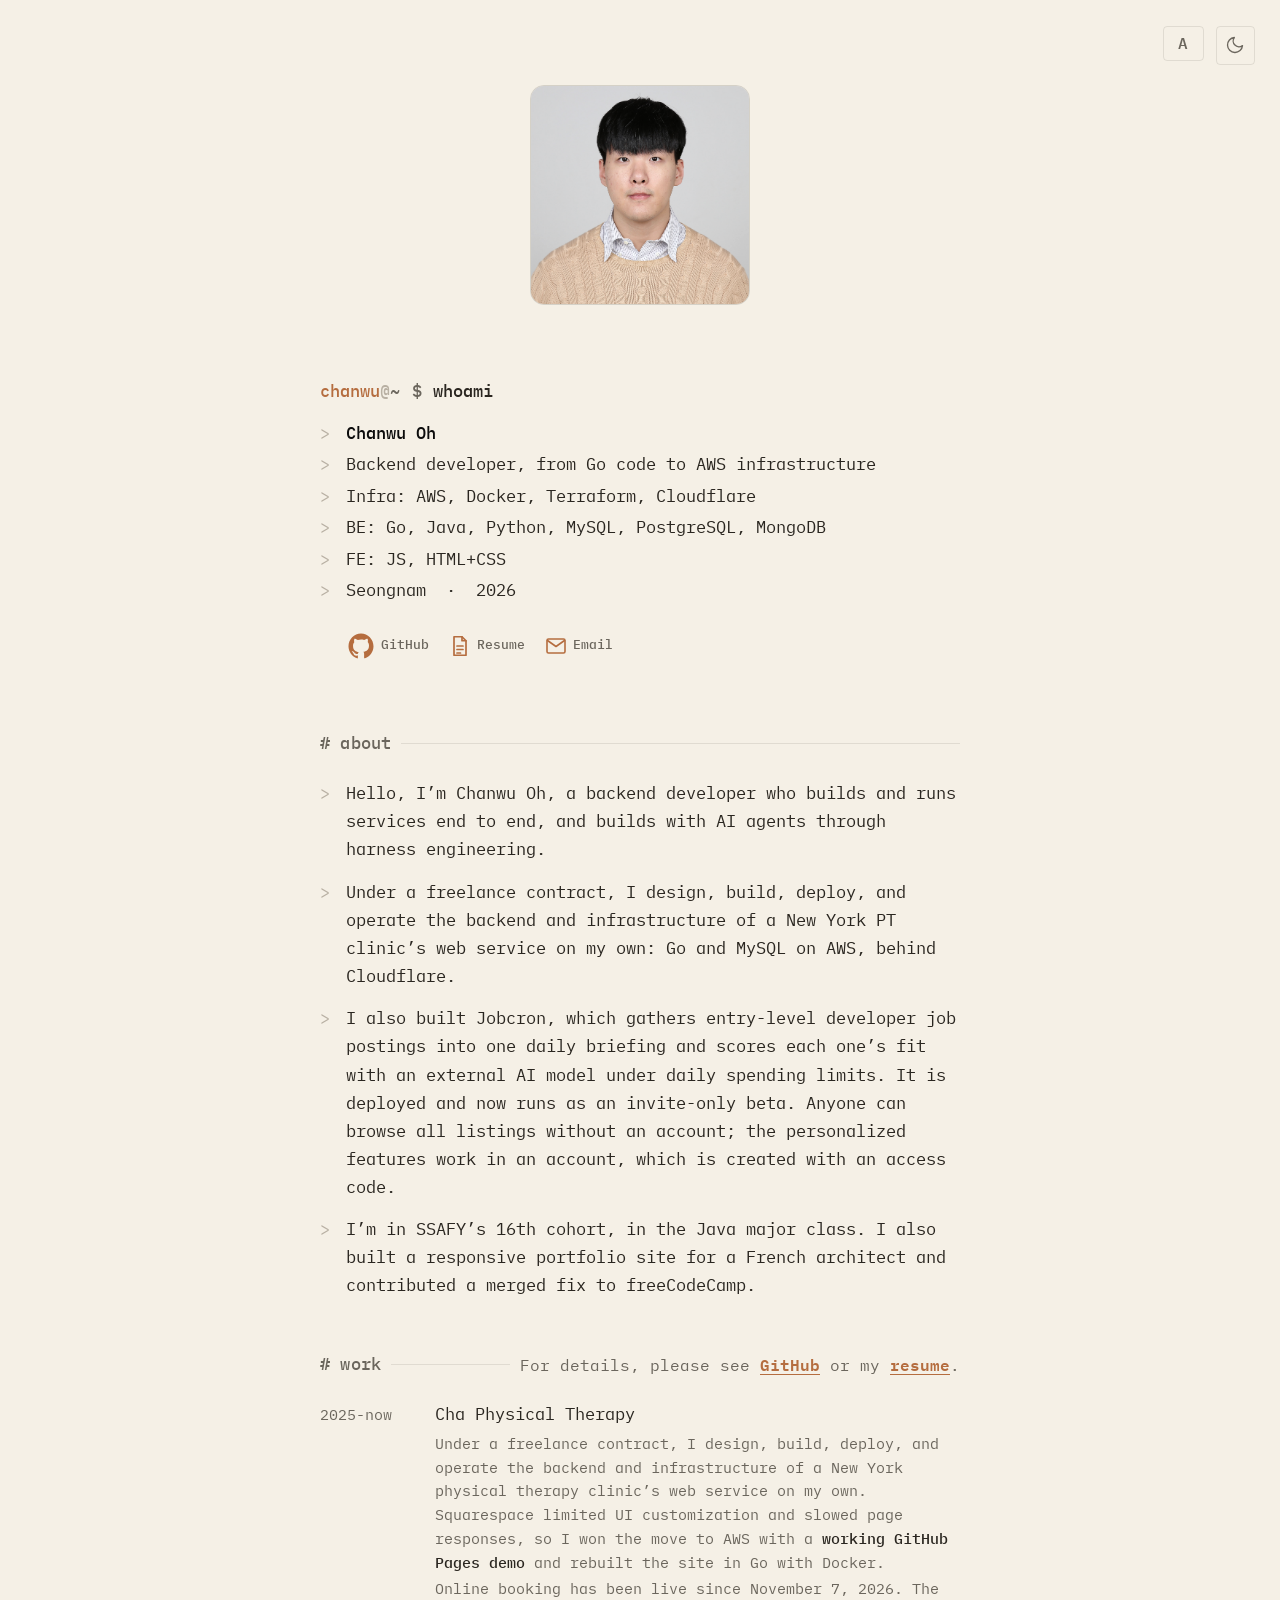
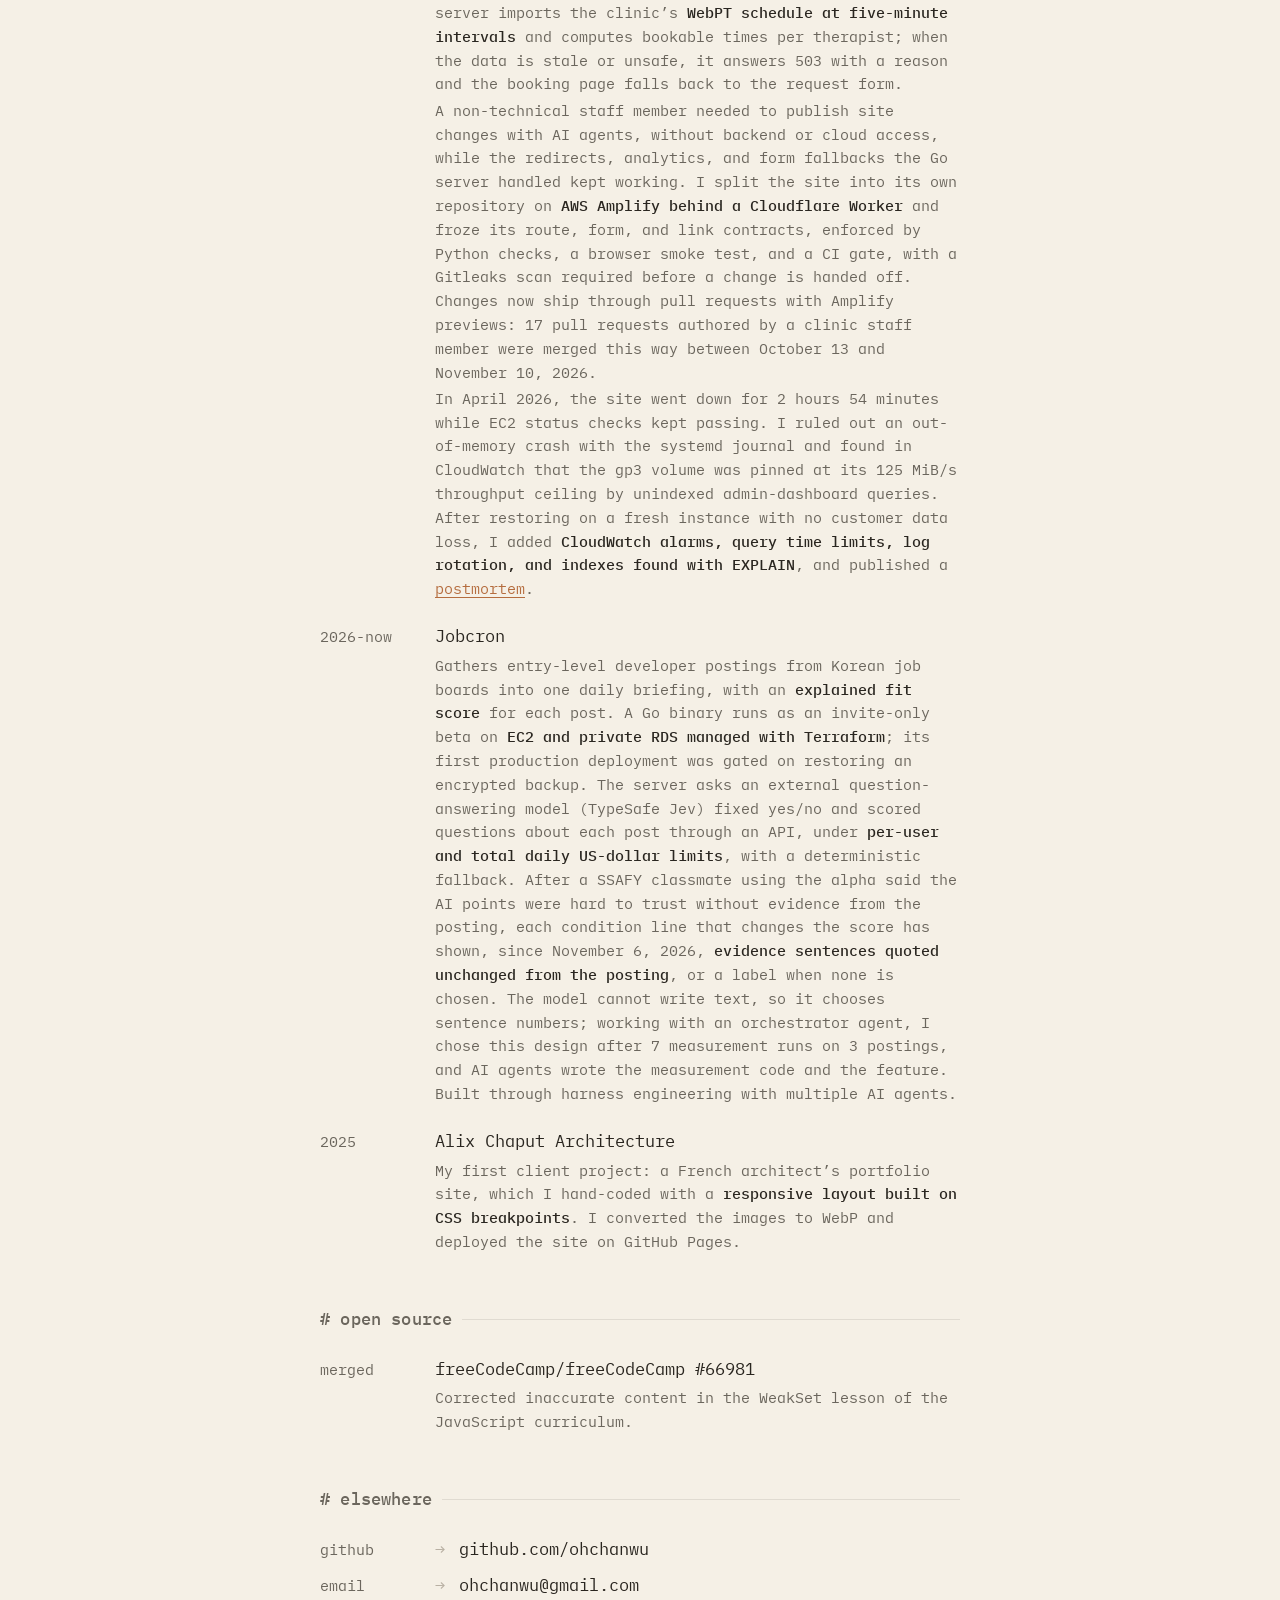
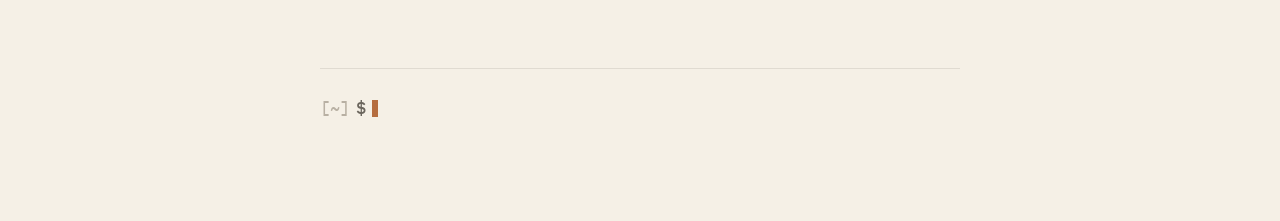
==== commit f870f7bf: "Site: describe how Jobcron chooses evidence sentences for AI ratings" ====
--- a/static/index.html
+++ b/static/index.html
@@ -336,7 +336,7 @@
           >
           <span class="section-note" lang="ko"
             >자세한 사항은
-            <a href="https://github.com/ohchanwu">GitHub</a> 아니면
+            <a href="https://github.com/ohchanwu">GitHub</a> 또는
             <a href="오찬우_이력서.pdf" target="_blank" rel="noopener">이력서</a>
             참고 부탁드립니다</span
           >
@@ -450,8 +450,16 @@
                 server asks an external question-answering model (TypeSafe Jev)
                 fixed yes/no and scored questions about each post through an API,
                 under <strong>per-user and total daily US-dollar limits</strong>,
-                with a deterministic fallback. Built through harness engineering
-                with multiple AI agents.
+                with a deterministic fallback. After a SSAFY classmate using the
+                alpha said the AI points were hard to trust without evidence from
+                the posting, each condition line that changes the score has shown,
+                since November 6, 2026,
+                <strong>evidence sentences quoted unchanged from the posting</strong>,
+                or a label when none is chosen. The model cannot write text, so it
+                chooses sentence numbers; working with an orchestrator agent, I
+                chose this design after 7 measurement runs on 3 postings, and AI
+                agents wrote the measurement code and the feature. Built through
+                harness engineering with multiple AI agents.
               </p>
               <p class="entry-desc" lang="ko">
                 국내 채용 포털에 흩어진 신입 공고를 매일 하나의 브리핑으로 모으고,
@@ -462,8 +470,15 @@
                 성공한 뒤 승인했습니다. 서버가 외부 질의응답 모델(TypeSafe Jev)을 API로 호출해
                 공고마다 정해진 예/아니요 질문과 점수 질문에 답하게 하며,
                 <strong>사용자별, 전체 일일 USD 한도</strong> 안에서 운영하고
-                결정론적 폴백을 제공합니다. 여러 AI 에이전트를 활용한 하네스
-                엔지니어링으로 개발했습니다.
+                결정론적 폴백을 제공합니다. 알파를 쓰던 SSAFY 동기 한 명에게서
+                공고 속 근거가 없어 AI 점수를 믿기 어렵다는 피드백을 받은 뒤,
+                2026년 11월 6일부터 점수를 바꾸는 조건 줄마다
+                <strong>공고 원문 그대로의 근거 문장</strong>을, 고른 문장이 없으면
+                안내 문구를 보여 줍니다. 텍스트를 쓸 수 없는 모델이 문장 번호를
+                고르는 이 설계는 오케스트레이터 에이전트와 함께 공고 3건으로
+                7차례 측정한 뒤 제가 정했고, 측정 코드와 기능은 AI 에이전트가
+                작성했습니다. 여러 AI 에이전트를 활용한 하네스 엔지니어링으로
+                개발했습니다.
               </p>
             </div>
           </li>
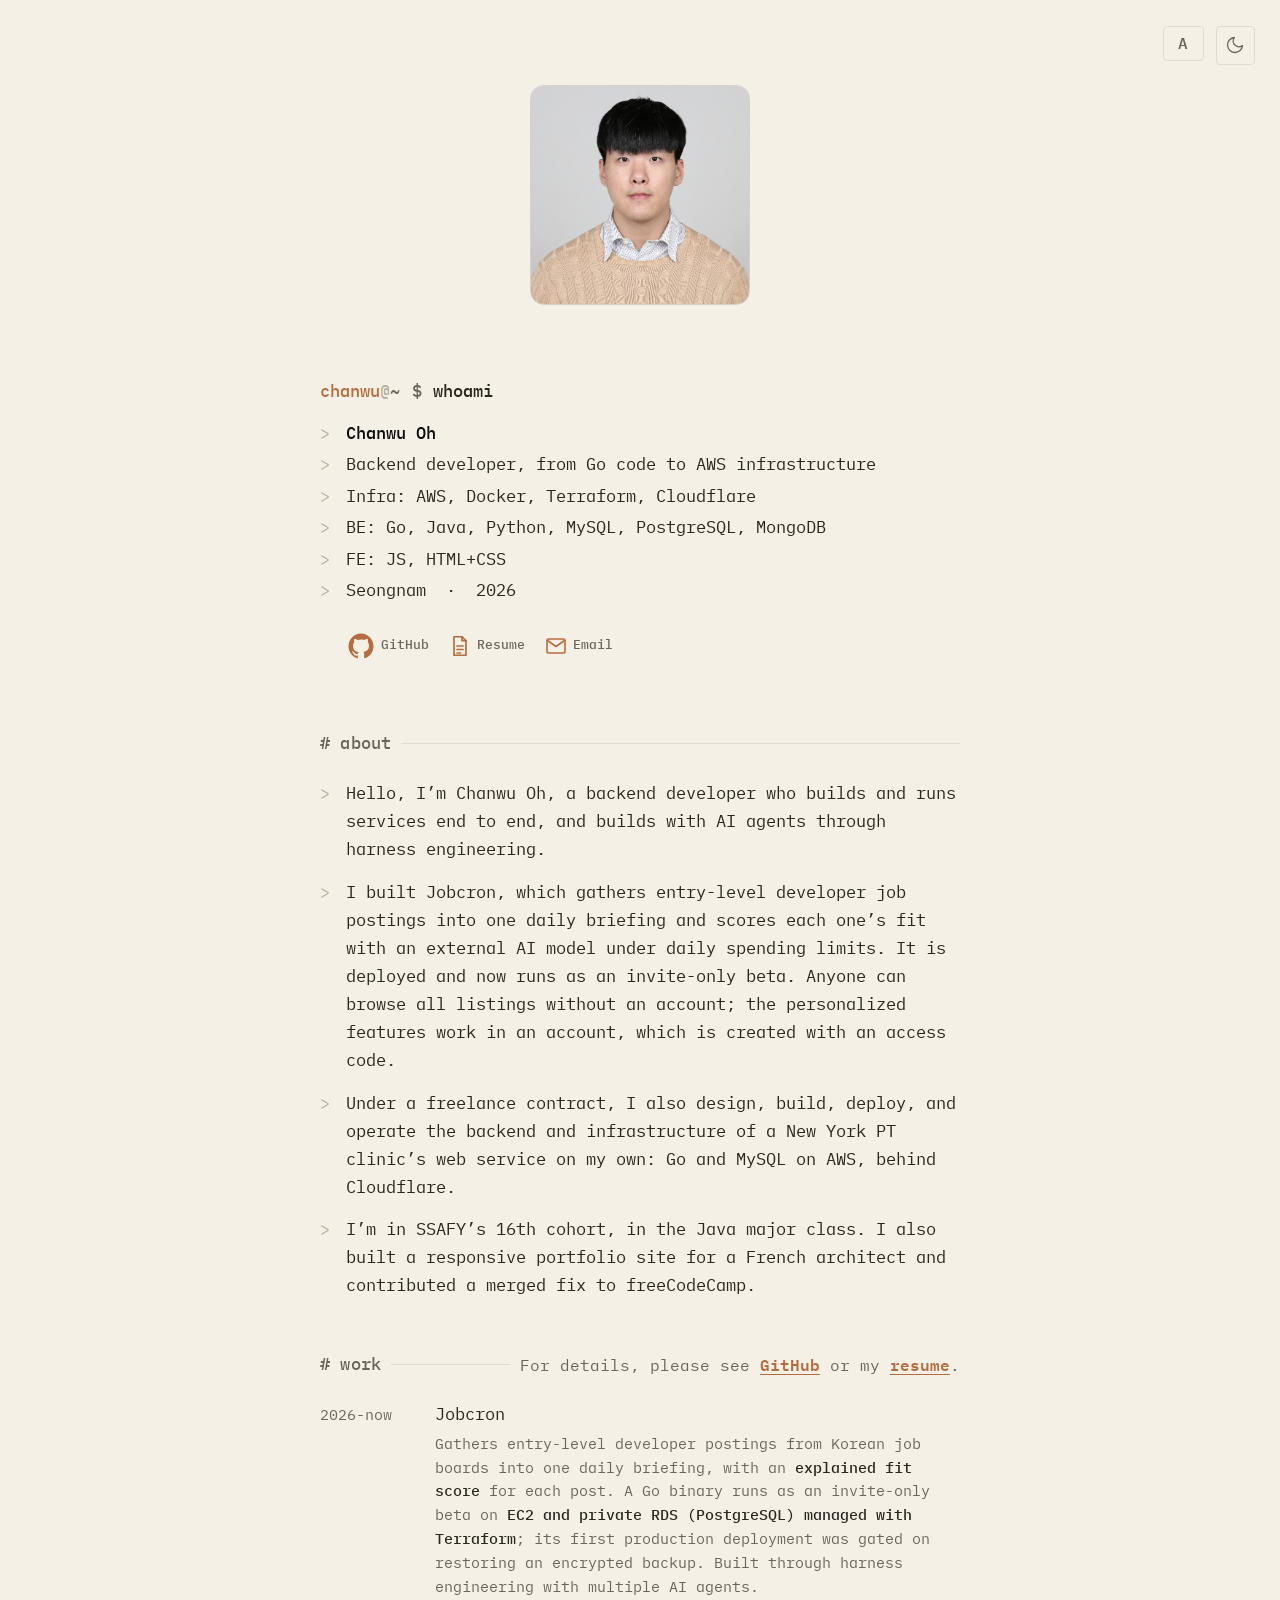
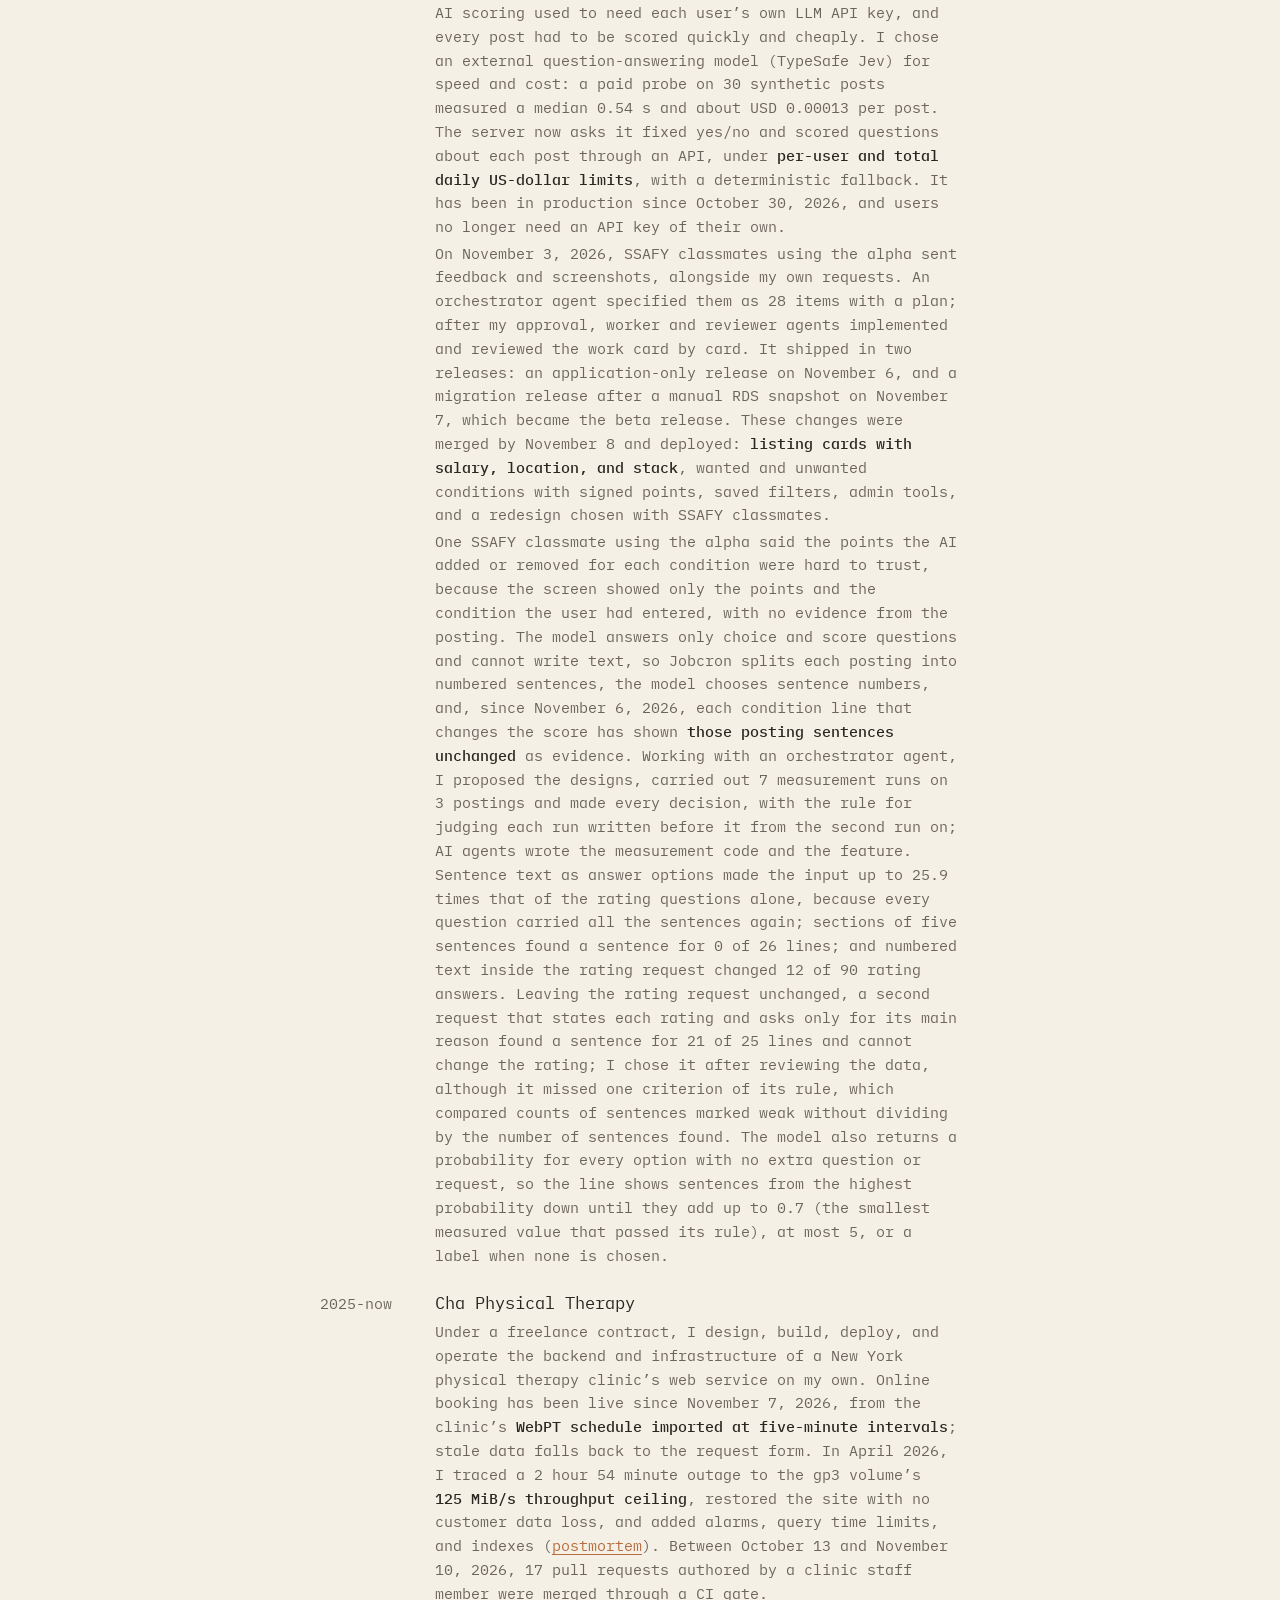
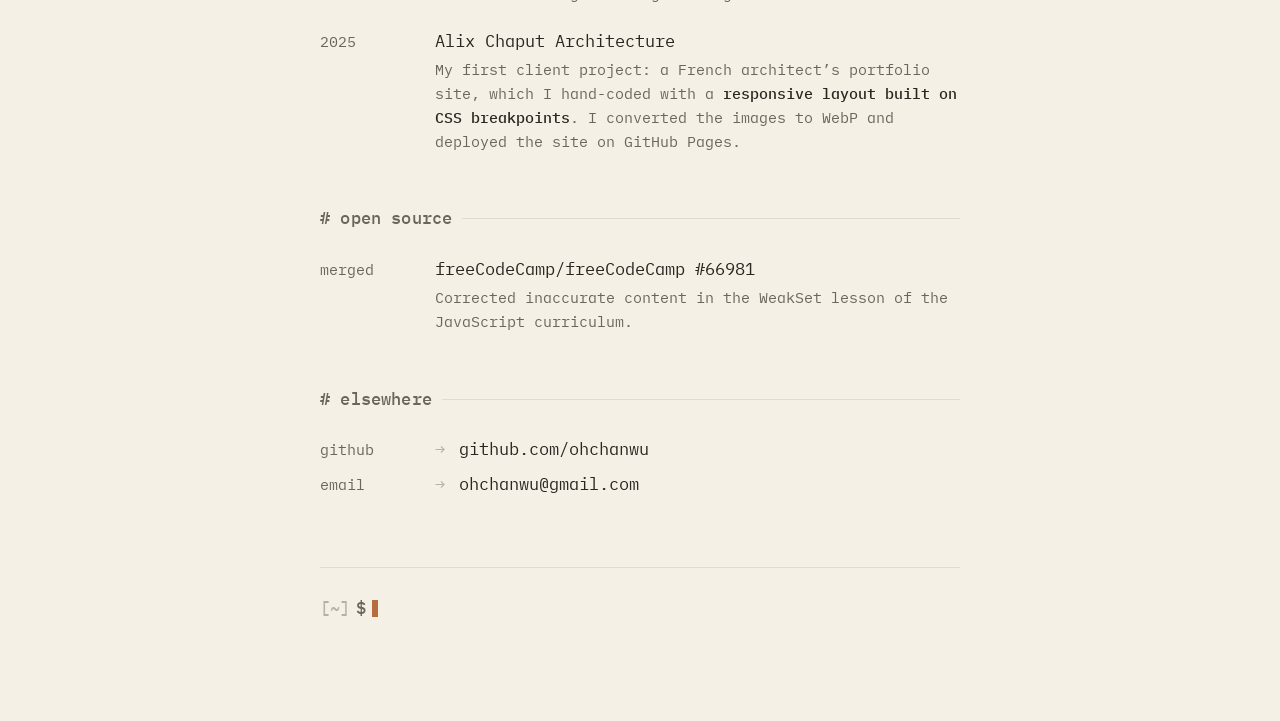
==== commit fc6432e0: "Site: Jobcron version at /, Cha PT version at /cha/" ====
--- a/static/index.html
+++ b/static/index.html
@@ -194,7 +194,7 @@
             <span class="icon-label">GitHub</span>
           </a>
           <a
-            href="Chanwu_Oh_Resume.pdf"
+            href="Chanwu_Oh_Resume_Jobcron.pdf"
             class="icon-link"
             aria-label="Resume PDF"
             lang="en"
@@ -221,7 +221,7 @@
             <span class="icon-label">Resume</span>
           </a>
           <a
-            href="오찬우_이력서.pdf"
+            href="오찬우_이력서_Jobcron.pdf"
             class="icon-link"
             aria-label="이력서 PDF"
             lang="ko"
@@ -285,18 +285,7 @@
             오찬우입니다.
           </p>
           <p lang="en">
-            <span class="caret">&gt;</span> Under a freelance contract, I design,
-            build, deploy, and operate the backend and infrastructure of a New
-            York PT clinic&rsquo;s web service on my own: Go and MySQL on AWS,
-            behind Cloudflare.
-          </p>
-          <p lang="ko">
-            <span class="caret">&gt;</span> 뉴욕 물리치료 클리닉과 프리랜서 계약을
-            맺고, Cloudflare 뒤 AWS에서 동작하는 Go와 MySQL 기반 웹 서비스의
-            백엔드와 인프라를 단독으로 설계, 구축, 배포, 운영하고 있습니다.
-          </p>
-          <p lang="en">
-            <span class="caret">&gt;</span> I also built Jobcron, which gathers
+            <span class="caret">&gt;</span> I built Jobcron, which gathers
             entry-level developer job postings into one daily briefing and scores
             each one&rsquo;s fit with an external AI model under daily spending
             limits. It is deployed and now runs as an invite-only beta. Anyone
@@ -304,11 +293,22 @@
             features work in an account, which is created with an access code.
           </p>
           <p lang="ko">
-            <span class="caret">&gt;</span> 또한 신입 개발자 채용 공고를 매일
-            하나의 브리핑으로 모으고, 일일 비용 한도 안에서 외부 AI 모델로
-            공고마다 적합도를 매기는 Jobcron을 개발해 배포했고, 현재 초대 전용
-            베타로 운영하고 있습니다. 계정 없이도 누구나 전체 공고를 볼 수 있고,
-            맞춤 기능은 초대 코드로 만든 계정에서 씁니다.
+            <span class="caret">&gt;</span> 신입 개발자 채용 공고를 매일 하나의
+            브리핑으로 모으고, 일일 비용 한도 안에서 외부 AI 모델로 공고마다
+            적합도를 매기는 Jobcron을 개발해 배포했고, 현재 초대 전용 베타로
+            운영하고 있습니다. 계정 없이도 누구나 전체 공고를 볼 수 있고, 맞춤
+            기능은 초대 코드로 만든 계정에서 씁니다.
+          </p>
+          <p lang="en">
+            <span class="caret">&gt;</span> Under a freelance contract, I also
+            design, build, deploy, and operate the backend and infrastructure of
+            a New York PT clinic&rsquo;s web service on my own: Go and MySQL on
+            AWS, behind Cloudflare.
+          </p>
+          <p lang="ko">
+            <span class="caret">&gt;</span> 또한 뉴욕 물리치료 클리닉과 프리랜서
+            계약을 맺고, Cloudflare 뒤 AWS에서 동작하는 Go와 MySQL 기반 웹 서비스의
+            백엔드와 인프라를 단독으로 설계, 구축, 배포, 운영하고 있습니다.
           </p>
           <p lang="en">
             <span class="caret">&gt;</span> I&rsquo;m in SSAFY&rsquo;s 16th cohort,
@@ -331,17 +331,144 @@
           <span class="section-note" lang="en"
             >For details, please see
             <a href="https://github.com/ohchanwu">GitHub</a> or my
-            <a href="Chanwu_Oh_Resume.pdf" target="_blank" rel="noopener">resume</a
+            <a href="Chanwu_Oh_Resume_Jobcron.pdf" target="_blank" rel="noopener">resume</a
             >.</span
           >
           <span class="section-note" lang="ko"
             >자세한 사항은
             <a href="https://github.com/ohchanwu">GitHub</a> 또는
-            <a href="오찬우_이력서.pdf" target="_blank" rel="noopener">이력서</a>
+            <a href="오찬우_이력서_Jobcron.pdf" target="_blank" rel="noopener">이력서</a>
             참고 부탁드립니다</span
           >
         </h2>
         <ul class="list">
+          <li class="item">
+            <span class="key">2026-now</span>
+            <div class="entry">
+              <a href="https://jobcron.app" class="entry-title">Jobcron</a>
+              <p class="entry-desc" lang="en">
+                Gathers entry-level developer postings from Korean job boards
+                into one daily briefing, with an
+                <strong>explained fit score</strong> for each post. A Go binary
+                runs as an invite-only beta on
+                <strong>EC2 and private RDS (PostgreSQL) managed with
+                Terraform</strong>; its first production deployment was gated on
+                restoring an encrypted backup. Built through harness engineering
+                with multiple AI agents.
+              </p>
+              <p class="entry-desc" lang="ko">
+                국내 채용 포털에 흩어진 신입 공고를 매일 하나의 브리핑으로 모으고,
+                공고마다 <strong>근거가 설명된 적합도 점수</strong>를 제공합니다.
+                Go 바이너리를
+                <strong>Terraform으로 관리하는 EC2와 프라이빗 RDS(PostgreSQL)</strong>에
+                배포해 초대 전용 베타로 운영하며, 첫 운영 배포는 암호화 백업 복원에
+                성공한 뒤 승인했습니다. 여러 AI 에이전트를 활용한 하네스 엔지니어링으로
+                개발했습니다.
+              </p>
+              <p class="entry-desc" lang="en">
+                AI scoring used to need each user&rsquo;s own LLM API key, and
+                every post had to be scored quickly and cheaply. I chose an
+                external question-answering model (TypeSafe Jev) for speed and
+                cost: a paid probe on 30 synthetic posts measured a median
+                0.54&nbsp;s and about USD 0.00013 per post. The server now asks it
+                fixed yes/no and scored questions about each post through an API,
+                under <strong>per-user and total daily US-dollar limits</strong>,
+                with a deterministic fallback. It has been in production since
+                October 30, 2026, and users no longer need an API key of their
+                own.
+              </p>
+              <p class="entry-desc" lang="ko">
+                예전에는 사용자가 직접 LLM API 키를 넣어야 AI 평가를 받을 수
+                있었고, 모든 공고를 빠르고 저렴하게 평가해야 했습니다. 속도와
+                비용을 기준으로 외부 질의응답 모델(TypeSafe Jev)을 골랐고, 합성
+                공고 30개로 유료 측정한 결과 공고당 중앙값 0.54초, 약 USD
+                0.00013이 나왔습니다. 이제 서버가 API로 공고마다 정해진 예/아니요
+                질문과 점수 질문을 보내고,
+                <strong>사용자별, 전체 일일 USD 한도</strong> 안에서 운영하며
+                결정론적 폴백을 제공합니다. 2026년 10월 30일부터 운영 중이며,
+                사용자는 자신의 API 키 없이 평가를 받습니다.
+              </p>
+              <p class="entry-desc" lang="en">
+                On November 3, 2026, SSAFY classmates using the alpha sent feedback and
+                screenshots, alongside my own requests. An orchestrator agent
+                specified them as 28 items with a plan; after my approval, worker
+                and reviewer agents implemented and reviewed the work card by
+                card. It shipped in two releases: an application-only release on
+                November 6, and a migration release after a manual RDS snapshot on
+                November 7, which became the beta release. These changes were
+                merged by November 8 and deployed:
+                <strong>listing cards with salary, location, and stack</strong>,
+                wanted and unwanted conditions with signed points, saved filters,
+                admin tools, and a redesign chosen with SSAFY classmates.
+              </p>
+              <p class="entry-desc" lang="ko">
+                2026년 11월 3일, 알파를 쓰던 SSAFY 동기들이 보낸 피드백과 스크린샷,
+                그리고 제 요청을 반영해야 했습니다. 오케스트레이터 에이전트가
+                피드백을 28개 항목의 스펙과 계획으로 정리했고, 제가 승인한 뒤
+                작업자 에이전트와 리뷰어 에이전트가 카드 단위로 구현하고
+                검토했습니다. 애플리케이션만 바꾸는 릴리스(11월 6일)와, 수동 RDS
+                스냅샷 뒤의 마이그레이션 릴리스(11월 7일)로 나눠 반영했고, 11월 7일
+                릴리스가 베타 릴리스가 되었습니다. 그 결과
+                <strong>연봉, 위치, 기술스택을 보여 주는 공고 카드</strong>, 점수가
+                붙은 선호 조건과 비선호 조건, 저장 필터, 관리자 도구, SSAFY 동기들과
+                함께 고른 새 디자인을 11월 8일까지 병합해 배포했습니다.
+              </p>
+              <p class="entry-desc" lang="en">
+                One SSAFY classmate using the alpha said the points the AI added
+                or removed for each condition were hard to trust, because the
+                screen showed only the points and the condition the user had
+                entered, with no evidence from the posting. The model answers only
+                choice and score questions and cannot write text, so Jobcron splits
+                each posting into numbered sentences, the model chooses sentence
+                numbers, and, since November 6, 2026, each condition line that
+                changes the score has shown
+                <strong>those posting sentences unchanged</strong> as evidence.
+                Working with an orchestrator agent, I proposed the designs, carried out
+                7 measurement runs on 3 postings and made every decision, with the
+                rule for judging each run written before it from the second run
+                on; AI agents wrote the measurement code and the feature. Sentence
+                text as answer options made the input up to 25.9 times that of the
+                rating questions alone, because every question carried all the
+                sentences again; sections of five sentences found a sentence for 0
+                of 26 lines; and numbered text inside the rating request changed 12
+                of 90 rating answers. Leaving the rating request unchanged, a
+                second request that states each rating and asks only for its main
+                reason found a sentence for 21 of 25 lines and cannot change the
+                rating; I chose it after reviewing the data, although it missed one
+                criterion of its rule, which compared counts of sentences marked
+                weak without dividing by the number of sentences found. The model
+                also returns a probability for every option with no extra question
+                or request, so the line shows sentences from the highest
+                probability down until they add up to 0.7 (the smallest measured
+                value that passed its rule), at most 5, or a label when none is
+                chosen.
+              </p>
+              <p class="entry-desc" lang="ko">
+                알파를 쓰던 SSAFY 동기 한 명은 화면에 점수와 사용자가 입력한 조건만
+                있고 공고에서 나온 근거가 없어, 조건마다 AI가 더하거나 뺀 점수를
+                믿기 어렵다고 했습니다. 모델이 선택 질문과 점수 질문에만 답하고
+                텍스트를 쓸 수 없기 때문에, 공고를 문장으로 나눠 번호를 붙이고
+                모델이 번호를 고르게 했으며, 2026년 11월 6일부터 점수를 바꾸는 조건
+                줄마다 <strong>고른 공고 문장을 원문 그대로</strong> 근거로 보여
+                줍니다. 오케스트레이터 에이전트와 함께 제가 설계를 제안하고 공고
+                3건으로 7차례 측정해 모든 결정을 내렸고, 두 번째 측정부터는 측정
+                전에 판단 규칙이 기록되었으며, 측정 코드와 기능은 AI 에이전트가
+                작성했습니다. 문장 원문을 선택지로 주면 질문마다 모든 문장이 다시
+                들어가 입력이 평가 질문만 보낼 때의 최대 25.9배가 되었고, 5문장씩
+                묶은 구역을 먼저 고르게 하면 문장을 찾은 줄이 26줄 중 0줄이었으며,
+                번호를 붙인 원문을 평가 요청에 넣으면 평가 답변 90개 중 12개가
+                바뀌었습니다. 평가 요청은 그대로 두고 두 번째 요청에서 평가를 알려
+                준 뒤 주된 근거 문장만 묻는 설계는 25줄 중 21줄에서 문장을 찾았고
+                평가를 바꿀 수 없습니다. 이 설계는 근거가 약한 문장의 개수를 찾은
+                문장 수로 나누지 않고 비교한 판단 규칙에서 기준 하나를 충족하지
+                못했지만, 저는 데이터를 검토한 뒤 이 설계를 골랐습니다. 모델이
+                선택지마다 확률도 함께 돌려주므로, 질문이나 요청을 늘리지 않고
+                확률이 높은 문장부터 합이 0.7(측정한 값 중 규칙을 통과한 가장 작은
+                값)이 될 때까지 최대 5개를,
+                고른 문장이 없으면 안내 문구를 보여 줍니다.
+              </p>
+            </div>
+          </li>
           <li class="item">
             <span class="key">2025-now</span>
             <div class="entry">
@@ -352,133 +479,33 @@
                 Under a freelance contract, I design, build, deploy, and operate
                 the backend and infrastructure of a New York physical therapy
                 clinic&rsquo;s web service on my own.
-                Squarespace limited UI customization and slowed page responses,
-                so I won the move to AWS with a
-                <strong>working GitHub Pages demo</strong> and rebuilt the site
-                in Go with Docker.
-              </p>
-              <p class="entry-desc" lang="ko">
-                미국 물리치료 클리닉과 프리랜서 계약을 맺고, 웹 서비스의 백엔드와
-                인프라를 단독으로 설계, 구축, 배포, 운영하고 있습니다. Squarespace는 UI
-                커스터마이징에 제약이 있었고 페이지 응답이 느렸기 때문에,
-                <strong>작동하는 GitHub Pages 데모</strong>로 AWS 이전을 설득한 뒤
-                Go와 Docker로 재구축했습니다.
-              </p>
-              <p class="entry-desc" lang="en">
-                Online booking has been live since November 7, 2026. The server
-                imports the clinic&rsquo;s
-                <strong>WebPT schedule at five-minute intervals</strong> and computes
-                bookable times per therapist; when the data is stale or unsafe,
-                it answers 503 with a reason and the booking page falls back to
-                the request form.
-              </p>
-              <p class="entry-desc" lang="ko">
-                2026년 11월 7일부터 온라인 예약을 운영하고 있습니다. 서버가
-                클리닉의 <strong>WebPT 일정을 5분 간격으로</strong> 가져와 치료사별
-                예약 가능 시간을 계산하고, 데이터가 오래됐거나 안전하지 않으면
-                사유와 함께 503을 반환해 예약 요청 폼으로 전환합니다.
-              </p>
-              <p class="entry-desc" lang="en">
-                A non-technical staff member needed to publish site changes with
-                AI agents, without backend or cloud access, while the
-                redirects, analytics, and form fallbacks the Go server handled
-                kept working. I split the site into its own repository on
-                <strong>AWS Amplify behind a Cloudflare Worker</strong> and froze
-                its route, form, and link contracts, enforced by Python checks,
-                a browser smoke test, and a CI gate, with a Gitleaks scan required
-                before a change is handed off. Changes now ship through pull
-                requests with Amplify previews: 17 pull requests authored by a
-                clinic staff member were merged this way between October 13 and
-                November 10, 2026.
-              </p>
-              <p class="entry-desc" lang="ko">
-                비개발자 직원이 백엔드와 클라우드 접근 없이 AI 에이전트로 사이트를
-                수정하고 배포해야 했고, Go 서버가 처리하던 리다이렉트와 분석, 폼
-                폴백은 그대로 지켜야 했습니다. 사이트를 별도 저장소로 분리해
-                <strong>Cloudflare Worker 뒤의 AWS Amplify</strong>로 배포하고,
-                라우트와 폼, 링크 계약을 고정해 Python 검사, 브라우저 스모크
-                테스트, CI 게이트로 강제하고, 변경을 넘기기 전에 Gitleaks 검사를
-                거치게 했습니다. 지금은 PR과 Amplify 미리보기로 변경이 배포되며,
-                2026년 10월 13일부터 11월 10일까지 클리닉 직원이 작성한 PR 17건이
-                이 방식으로 병합됐습니다.
-              </p>
-              <p class="entry-desc" lang="en">
-                In April 2026, the site went down for 2 hours 54 minutes while
-                EC2 status checks kept passing. I ruled out an out-of-memory
-                crash with the systemd journal and found in CloudWatch that the
-                gp3 volume was pinned at its 125&nbsp;MiB/s throughput ceiling by
-                unindexed admin-dashboard queries. After restoring on a fresh
-                instance with no customer data loss, I added
-                <strong
-                  >CloudWatch alarms, query time limits, log rotation, and
-                  indexes found with EXPLAIN</strong
-                >, and published a
-                <a
+                Online booking has been live since November 7, 2026, from the
+                clinic&rsquo;s
+                <strong>WebPT schedule imported at five-minute intervals</strong>;
+                stale data falls back to the request form. In April 2026, I
+                traced a 2 hour 54 minute outage to the gp3 volume&rsquo;s
+                <strong>125&nbsp;MiB/s throughput ceiling</strong>, restored the
+                site with no customer data loss, and added alarms, query time
+                limits, and indexes
+                (<a
                   href="https://github.com/ohchanwu/cha-pt-postmortems/blob/main/2026-04-17/2026-04-17.md"
                   >postmortem</a
-                >.
-              </p>
-              <p class="entry-desc" lang="ko">
-                2026년 4월, EC2 상태 검사는 정상이었지만 사이트가 2시간 54분 동안
-                응답하지 않았습니다. systemd 저널로 메모리 부족 가설을 배제한 뒤,
-                CloudWatch에서 인덱스 없는 관리자 대시보드 쿼리 때문에 gp3 볼륨이
-                처리량 한도인 125MiB/s에 막힌 것을 확인했습니다. 새 인스턴스에서
-                고객 데이터 손실 없이 복구한 뒤
-                <strong
-                  >CloudWatch 알람, 쿼리 실행 시간 제한, 로그 로테이션, EXPLAIN
-                  기반 인덱스</strong
-                >를 적용했고,
+                >). Between October 13 and November 10, 2026, 17 pull requests
+                authored by a clinic staff member were merged through a CI gate.
+              </p>
+              <p class="entry-desc" lang="ko">
+                미국 물리치료 클리닉과 프리랜서 계약을 맺고, 웹 서비스의 백엔드와
+                인프라를 단독으로 설계, 구축, 배포, 운영하고 있습니다. 2026년 11월 7일부터
+                <strong>WebPT 일정을 5분 간격으로</strong> 가져와 온라인 예약을
+                운영하며, 데이터가 오래되면 예약 요청 폼으로 전환합니다. 2026년
+                4월에는 2시간 54분 장애의 원인을 gp3 볼륨의
+                <strong>처리량 한도(125MiB/s)</strong>로 찾아 고객 데이터 손실 없이
+                복구하고, 알람과 쿼리 실행 시간 제한, 인덱스를 추가해
                 <a
                   href="https://github.com/ohchanwu/cha-pt-postmortems/blob/main/2026-04-17/2026-04-17.ko.md"
                   >사후 보고서</a
-                >로 공개했습니다.
-              </p>
-            </div>
-          </li>
-          <li class="item">
-            <span class="key">2026-now</span>
-            <div class="entry">
-              <a href="https://jobcron.app" class="entry-title">Jobcron</a>
-              <p class="entry-desc" lang="en">
-                Gathers entry-level developer postings from Korean job boards
-                into one daily briefing, with an
-                <strong>explained fit score</strong> for each post. A Go binary
-                runs as an invite-only beta on
-                <strong>EC2 and private RDS managed with Terraform</strong>; its
-                first production deployment was gated on restoring an encrypted
-                backup. The
-                server asks an external question-answering model (TypeSafe Jev)
-                fixed yes/no and scored questions about each post through an API,
-                under <strong>per-user and total daily US-dollar limits</strong>,
-                with a deterministic fallback. After a SSAFY classmate using the
-                alpha said the AI points were hard to trust without evidence from
-                the posting, each condition line that changes the score has shown,
-                since November 6, 2026,
-                <strong>evidence sentences quoted unchanged from the posting</strong>,
-                or a label when none is chosen. The model cannot write text, so it
-                chooses sentence numbers; working with an orchestrator agent, I
-                chose this design after 7 measurement runs on 3 postings, and AI
-                agents wrote the measurement code and the feature. Built through
-                harness engineering with multiple AI agents.
-              </p>
-              <p class="entry-desc" lang="ko">
-                국내 채용 포털에 흩어진 신입 공고를 매일 하나의 브리핑으로 모으고,
-                공고마다 <strong>근거가 설명된 적합도 점수</strong>를 제공합니다.
-                Go 바이너리를
-                <strong>Terraform으로 관리하는 EC2와 프라이빗 RDS</strong>에 배포해
-                초대 전용 베타로 운영하며, 첫 운영 배포는 암호화 백업 복원에
-                성공한 뒤 승인했습니다. 서버가 외부 질의응답 모델(TypeSafe Jev)을 API로 호출해
-                공고마다 정해진 예/아니요 질문과 점수 질문에 답하게 하며,
-                <strong>사용자별, 전체 일일 USD 한도</strong> 안에서 운영하고
-                결정론적 폴백을 제공합니다. 알파를 쓰던 SSAFY 동기 한 명에게서
-                공고 속 근거가 없어 AI 점수를 믿기 어렵다는 피드백을 받은 뒤,
-                2026년 11월 6일부터 점수를 바꾸는 조건 줄마다
-                <strong>공고 원문 그대로의 근거 문장</strong>을, 고른 문장이 없으면
-                안내 문구를 보여 줍니다. 텍스트를 쓸 수 없는 모델이 문장 번호를
-                고르는 이 설계는 오케스트레이터 에이전트와 함께 공고 3건으로
-                7차례 측정한 뒤 제가 정했고, 측정 코드와 기능은 AI 에이전트가
-                작성했습니다. 여러 AI 에이전트를 활용한 하네스 엔지니어링으로
-                개발했습니다.
+                >로 공개했습니다. 2026년 10월 13일부터 11월 10일까지 클리닉 직원이
+                작성한 PR 17건이 CI 게이트를 거쳐 병합됐습니다.
               </p>
             </div>
           </li>
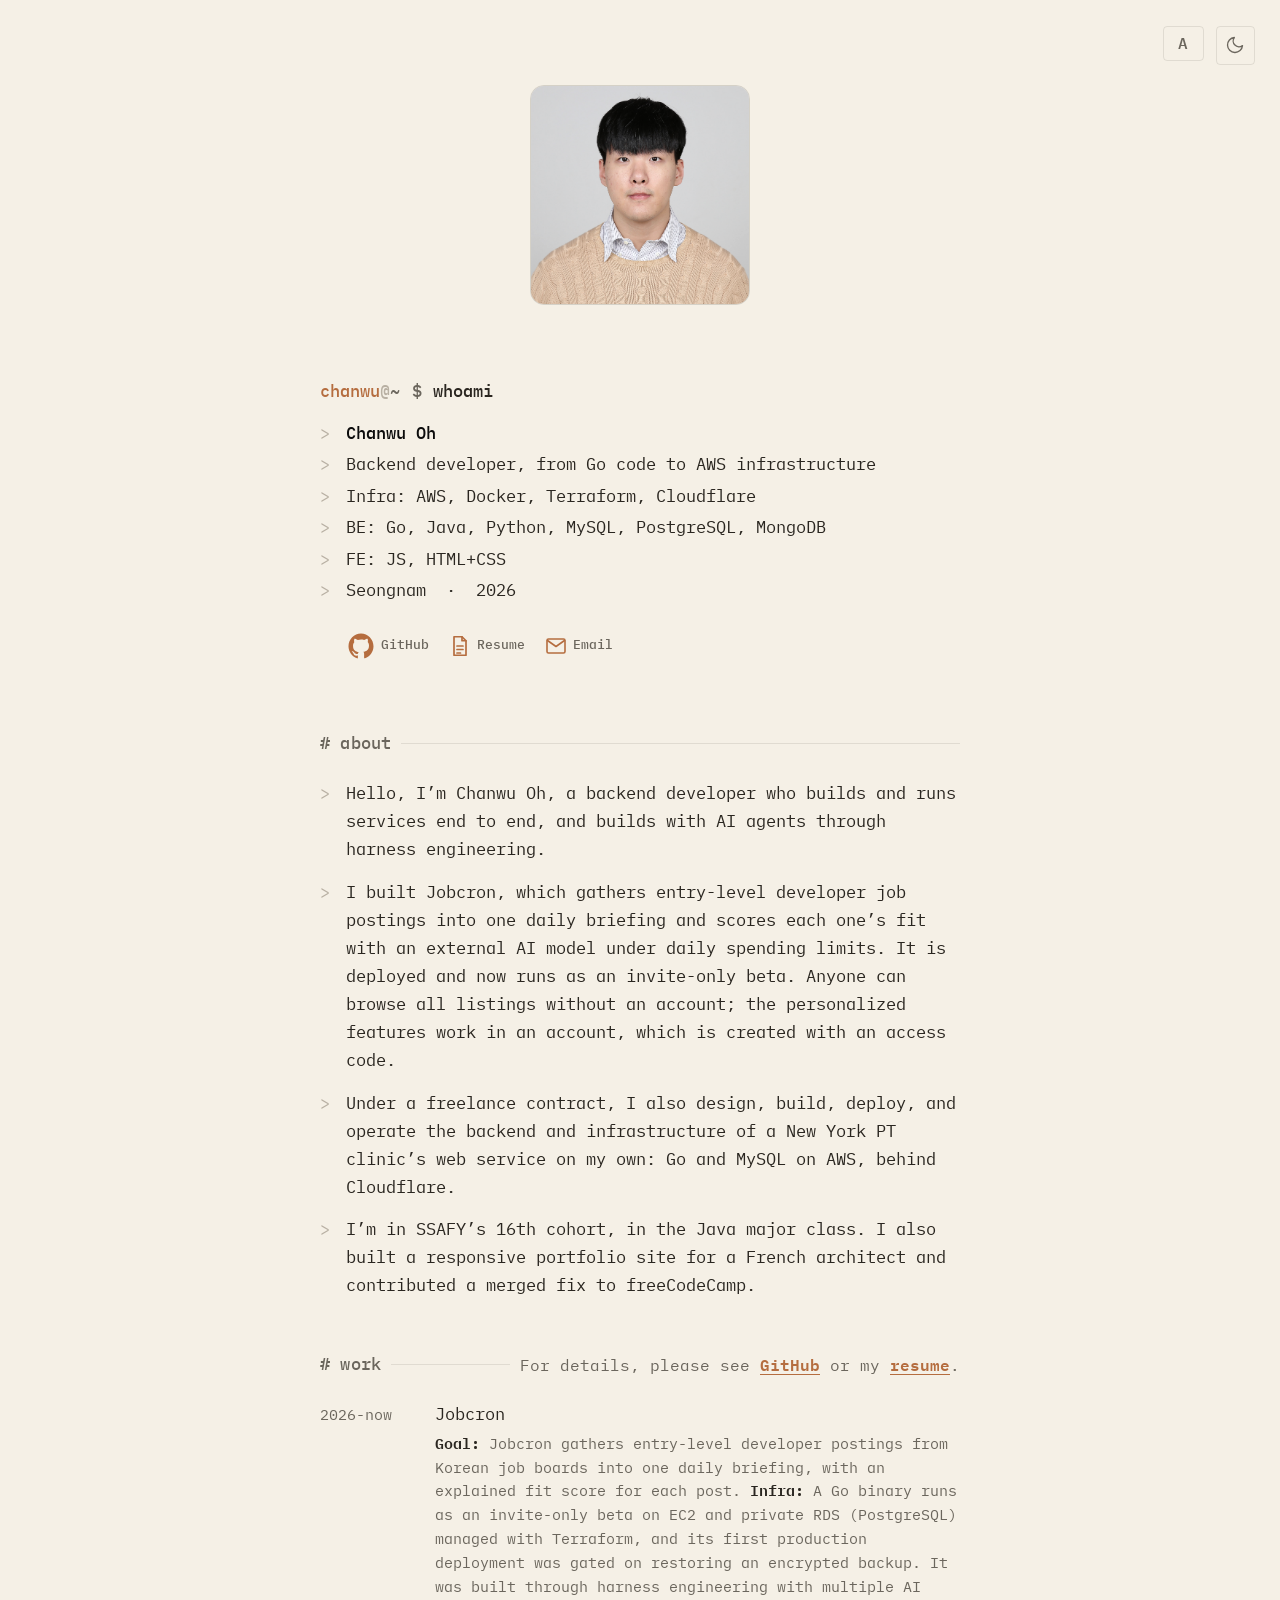
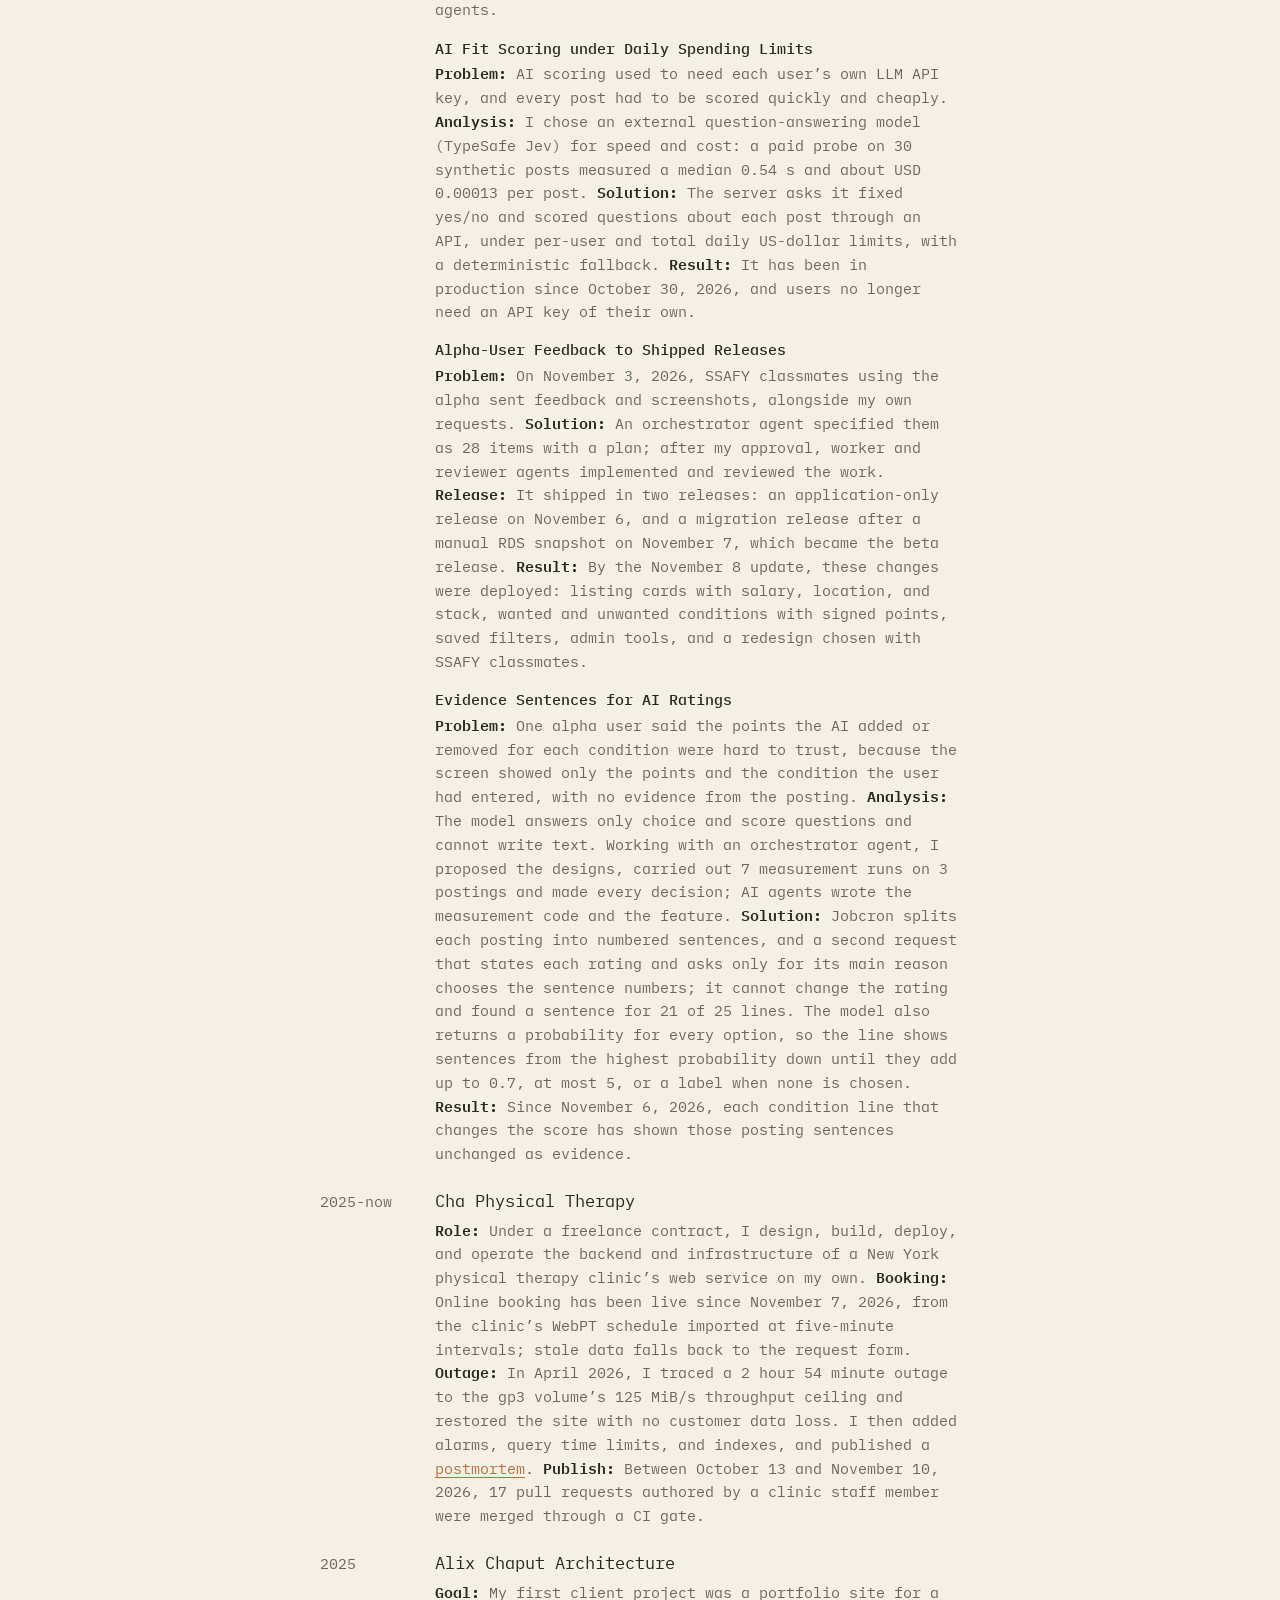
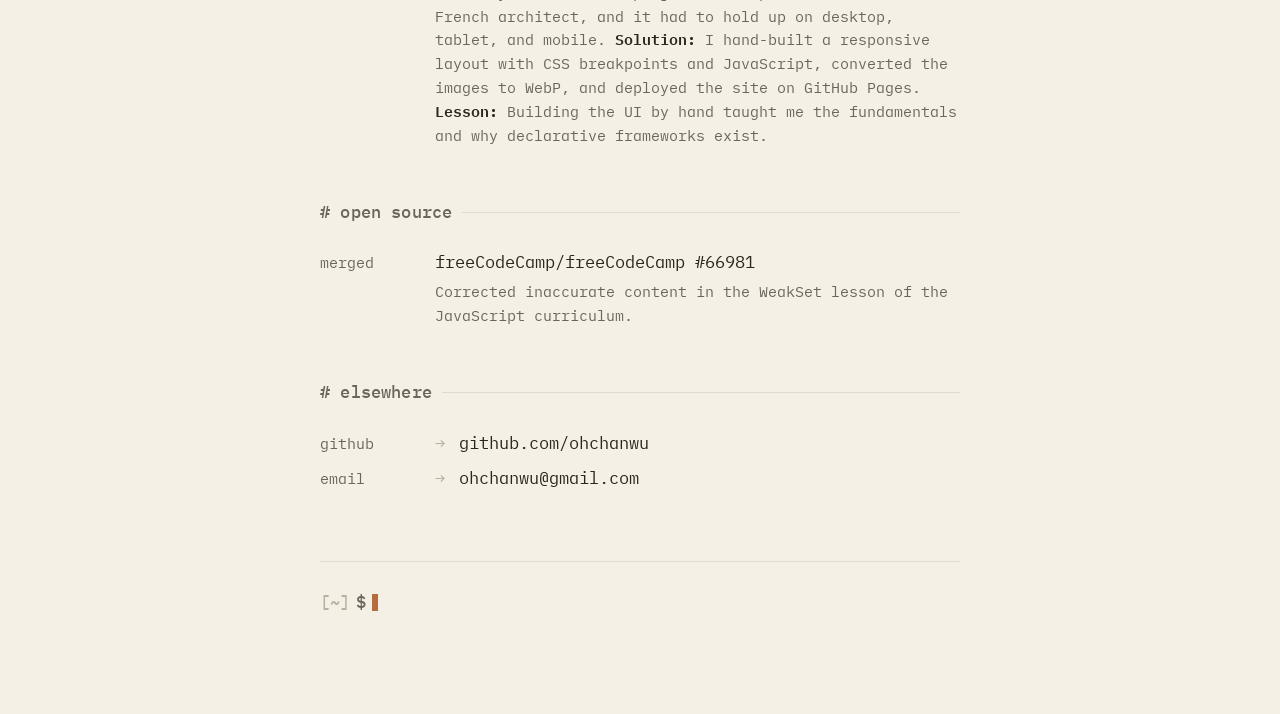
==== commit dd1d0740: "Site: work entries follow the resume blocks, as paragraphs" ====
--- a/static/index.html
+++ b/static/index.html
@@ -347,125 +347,145 @@
             <div class="entry">
               <a href="https://jobcron.app" class="entry-title">Jobcron</a>
               <p class="entry-desc" lang="en">
-                Gathers entry-level developer postings from Korean job boards
-                into one daily briefing, with an
-                <strong>explained fit score</strong> for each post. A Go binary
-                runs as an invite-only beta on
-                <strong>EC2 and private RDS (PostgreSQL) managed with
-                Terraform</strong>; its first production deployment was gated on
-                restoring an encrypted backup. Built through harness engineering
-                with multiple AI agents.
+                <strong class="entry-label">Goal:</strong> Jobcron gathers
+                entry-level developer postings from Korean job boards into one
+                daily briefing, with an explained fit score for each post.
+                <strong class="entry-label">Infra:</strong> A Go binary runs as
+                an invite-only beta on EC2 and private RDS (PostgreSQL) managed
+                with Terraform, and its first production deployment was gated on
+                restoring an encrypted backup. It was built through harness
+                engineering with multiple AI agents.
               </p>
               <p class="entry-desc" lang="ko">
-                국내 채용 포털에 흩어진 신입 공고를 매일 하나의 브리핑으로 모으고,
-                공고마다 <strong>근거가 설명된 적합도 점수</strong>를 제공합니다.
-                Go 바이너리를
-                <strong>Terraform으로 관리하는 EC2와 프라이빗 RDS(PostgreSQL)</strong>에
-                배포해 초대 전용 베타로 운영하며, 첫 운영 배포는 암호화 백업 복원에
-                성공한 뒤 승인했습니다. 여러 AI 에이전트를 활용한 하네스 엔지니어링으로
-                개발했습니다.
-              </p>
+                <strong class="entry-label">목적:</strong> 국내 채용 포털에 흩어진
+                신입 공고를 매일 하나의 브리핑으로 모으고, 공고마다 근거가 설명된
+                적합도 점수를 제공합니다.
+                <strong class="entry-label">구조:</strong> Go 바이너리를
+                Terraform으로 관리하는 EC2와 프라이빗 RDS(PostgreSQL)에 배포해
+                초대 전용 베타로 운영하며, 첫 운영 배포는 암호화 백업 복원에
+                성공한 뒤 승인했습니다. 여러 AI 에이전트를 활용한 하네스
+                엔지니어링으로 개발했습니다.
+              </p>
+              <h3 class="entry-block-title" lang="en">
+                AI Fit Scoring under Daily Spending Limits
+              </h3>
+              <h3 class="entry-block-title" lang="ko">
+                일일 비용 한도 안에서 동작하는 AI 적합도 평가
+              </h3>
               <p class="entry-desc" lang="en">
-                AI scoring used to need each user&rsquo;s own LLM API key, and
-                every post had to be scored quickly and cheaply. I chose an
+                <strong class="entry-label">Problem:</strong> AI scoring used to
+                need each user&rsquo;s own LLM API key, and every post had to be
+                scored quickly and cheaply.
+                <strong class="entry-label">Analysis:</strong> I chose an
                 external question-answering model (TypeSafe Jev) for speed and
                 cost: a paid probe on 30 synthetic posts measured a median
-                0.54&nbsp;s and about USD 0.00013 per post. The server now asks it
+                0.54&nbsp;s and about USD 0.00013 per post.
+                <strong class="entry-label">Solution:</strong> The server asks it
                 fixed yes/no and scored questions about each post through an API,
-                under <strong>per-user and total daily US-dollar limits</strong>,
-                with a deterministic fallback. It has been in production since
-                October 30, 2026, and users no longer need an API key of their
-                own.
+                under per-user and total daily US-dollar limits, with a
+                deterministic fallback.
+                <strong class="entry-label">Result:</strong> It has been in
+                production since October 30, 2026, and users no longer need an
+                API key of their own.
               </p>
               <p class="entry-desc" lang="ko">
-                예전에는 사용자가 직접 LLM API 키를 넣어야 AI 평가를 받을 수
-                있었고, 모든 공고를 빠르고 저렴하게 평가해야 했습니다. 속도와
-                비용을 기준으로 외부 질의응답 모델(TypeSafe Jev)을 골랐고, 합성
-                공고 30개로 유료 측정한 결과 공고당 중앙값 0.54초, 약 USD
-                0.00013이 나왔습니다. 이제 서버가 API로 공고마다 정해진 예/아니요
-                질문과 점수 질문을 보내고,
-                <strong>사용자별, 전체 일일 USD 한도</strong> 안에서 운영하며
-                결정론적 폴백을 제공합니다. 2026년 10월 30일부터 운영 중이며,
-                사용자는 자신의 API 키 없이 평가를 받습니다.
-              </p>
+                <strong class="entry-label">문제:</strong> 예전에는 사용자가 직접
+                LLM API 키를 넣어야 AI 평가를 받을 수 있었고, 모든 공고를 빠르고
+                저렴하게 평가해야 했습니다.
+                <strong class="entry-label">분석:</strong> 속도와 비용을 기준으로
+                외부 질의응답 모델(TypeSafe Jev)을 골랐고, 합성 공고 30개로 유료
+                측정한 결과 공고당 중앙값 0.54초, 약 USD 0.00013이 나왔습니다.
+                <strong class="entry-label">해결:</strong> 서버가 API로 공고마다
+                정해진 예/아니요 질문과 점수 질문을 보내고, 사용자별, 전체 일일
+                USD 한도 안에서 운영하며 결정론적 폴백을 제공합니다.
+                <strong class="entry-label">결과:</strong> 2026년 10월 30일부터
+                운영 중이며, 사용자는 자신의 API 키 없이 평가를 받습니다.
+              </p>
+              <h3 class="entry-block-title" lang="en">
+                Alpha-User Feedback to Shipped Releases
+              </h3>
+              <h3 class="entry-block-title" lang="ko">
+                알파 사용자 피드백을 릴리스로 반영
+              </h3>
               <p class="entry-desc" lang="en">
-                On November 3, 2026, SSAFY classmates using the alpha sent feedback and
-                screenshots, alongside my own requests. An orchestrator agent
-                specified them as 28 items with a plan; after my approval, worker
-                and reviewer agents implemented and reviewed the work card by
-                card. It shipped in two releases: an application-only release on
-                November 6, and a migration release after a manual RDS snapshot on
-                November 7, which became the beta release. These changes were
-                merged by November 8 and deployed:
-                <strong>listing cards with salary, location, and stack</strong>,
-                wanted and unwanted conditions with signed points, saved filters,
-                admin tools, and a redesign chosen with SSAFY classmates.
+                <strong class="entry-label">Problem:</strong> On November 3,
+                2026, SSAFY classmates using the alpha sent feedback and
+                screenshots, alongside my own requests.
+                <strong class="entry-label">Solution:</strong> An orchestrator
+                agent specified them as 28 items with a plan; after my approval,
+                worker and reviewer agents implemented and reviewed the work.
+                <strong class="entry-label">Release:</strong> It shipped in two
+                releases: an application-only release on November 6, and a
+                migration release after a manual RDS snapshot on November 7,
+                which became the beta release.
+                <strong class="entry-label">Result:</strong> By the November 8
+                update, these changes were deployed: listing cards with salary,
+                location, and stack, wanted and unwanted conditions with signed
+                points, saved filters, admin tools, and a redesign chosen with
+                SSAFY classmates.
               </p>
               <p class="entry-desc" lang="ko">
-                2026년 11월 3일, 알파를 쓰던 SSAFY 동기들이 보낸 피드백과 스크린샷,
-                그리고 제 요청을 반영해야 했습니다. 오케스트레이터 에이전트가
-                피드백을 28개 항목의 스펙과 계획으로 정리했고, 제가 승인한 뒤
-                작업자 에이전트와 리뷰어 에이전트가 카드 단위로 구현하고
-                검토했습니다. 애플리케이션만 바꾸는 릴리스(11월 6일)와, 수동 RDS
-                스냅샷 뒤의 마이그레이션 릴리스(11월 7일)로 나눠 반영했고, 11월 7일
-                릴리스가 베타 릴리스가 되었습니다. 그 결과
-                <strong>연봉, 위치, 기술스택을 보여 주는 공고 카드</strong>, 점수가
-                붙은 선호 조건과 비선호 조건, 저장 필터, 관리자 도구, SSAFY 동기들과
-                함께 고른 새 디자인을 11월 8일까지 병합해 배포했습니다.
-              </p>
+                <strong class="entry-label">문제:</strong> 2026년 11월 3일, 알파를
+                쓰던 SSAFY 동기들이 보낸 피드백과 스크린샷, 그리고 제 요청을
+                반영해야 했습니다.
+                <strong class="entry-label">해결:</strong> 오케스트레이터
+                에이전트가 피드백을 28개 항목의 스펙과 계획으로 정리했고, 제가
+                승인한 뒤 작업자 에이전트와 리뷰어 에이전트가 구현하고
+                검토했습니다.
+                <strong class="entry-label">배포:</strong> 애플리케이션만 바꾸는
+                릴리스(11월 6일)와 수동 RDS 스냅샷 뒤의 마이그레이션 릴리스(11월
+                7일)로 나눠 반영했고, 11월 7일 릴리스가 베타 릴리스가
+                되었습니다.
+                <strong class="entry-label">결과:</strong> 11월 8일 업데이트까지
+                연봉, 위치, 기술스택을 보여 주는 공고 카드, 점수가 붙은 선호
+                조건과 비선호 조건, 저장 필터, 관리자 도구, SSAFY 동기들과 함께
+                고른 새 디자인을 배포했습니다.
+              </p>
+              <h3 class="entry-block-title" lang="en">
+                Evidence Sentences for AI Ratings
+              </h3>
+              <h3 class="entry-block-title" lang="ko">AI 점수의 근거 문장</h3>
               <p class="entry-desc" lang="en">
-                One SSAFY classmate using the alpha said the points the AI added
-                or removed for each condition were hard to trust, because the
-                screen showed only the points and the condition the user had
-                entered, with no evidence from the posting. The model answers only
-                choice and score questions and cannot write text, so Jobcron splits
-                each posting into numbered sentences, the model chooses sentence
-                numbers, and, since November 6, 2026, each condition line that
-                changes the score has shown
-                <strong>those posting sentences unchanged</strong> as evidence.
-                Working with an orchestrator agent, I proposed the designs, carried out
-                7 measurement runs on 3 postings and made every decision, with the
-                rule for judging each run written before it from the second run
-                on; AI agents wrote the measurement code and the feature. Sentence
-                text as answer options made the input up to 25.9 times that of the
-                rating questions alone, because every question carried all the
-                sentences again; sections of five sentences found a sentence for 0
-                of 26 lines; and numbered text inside the rating request changed 12
-                of 90 rating answers. Leaving the rating request unchanged, a
-                second request that states each rating and asks only for its main
-                reason found a sentence for 21 of 25 lines and cannot change the
-                rating; I chose it after reviewing the data, although it missed one
-                criterion of its rule, which compared counts of sentences marked
-                weak without dividing by the number of sentences found. The model
-                also returns a probability for every option with no extra question
-                or request, so the line shows sentences from the highest
-                probability down until they add up to 0.7 (the smallest measured
-                value that passed its rule), at most 5, or a label when none is
-                chosen.
+                <strong class="entry-label">Problem:</strong> One alpha user said
+                the points the AI added or removed for each condition were hard
+                to trust, because the screen showed only the points and the
+                condition the user had entered, with no evidence from the
+                posting.
+                <strong class="entry-label">Analysis:</strong> The model answers
+                only choice and score questions and cannot write text. Working
+                with an orchestrator agent, I proposed the designs, carried out 7
+                measurement runs on 3 postings and made every decision; AI agents
+                wrote the measurement code and the feature.
+                <strong class="entry-label">Solution:</strong> Jobcron splits
+                each posting into numbered sentences, and a second request that
+                states each rating and asks only for its main reason chooses the
+                sentence numbers; it cannot change the rating and found a
+                sentence for 21 of 25 lines. The model also returns a probability
+                for every option, so the line shows sentences from the highest
+                probability down until they add up to 0.7, at most 5, or a label
+                when none is chosen.
+                <strong class="entry-label">Result:</strong> Since November 6,
+                2026, each condition line that changes the score has shown those
+                posting sentences unchanged as evidence.
               </p>
               <p class="entry-desc" lang="ko">
-                알파를 쓰던 SSAFY 동기 한 명은 화면에 점수와 사용자가 입력한 조건만
-                있고 공고에서 나온 근거가 없어, 조건마다 AI가 더하거나 뺀 점수를
-                믿기 어렵다고 했습니다. 모델이 선택 질문과 점수 질문에만 답하고
-                텍스트를 쓸 수 없기 때문에, 공고를 문장으로 나눠 번호를 붙이고
-                모델이 번호를 고르게 했으며, 2026년 11월 6일부터 점수를 바꾸는 조건
-                줄마다 <strong>고른 공고 문장을 원문 그대로</strong> 근거로 보여
-                줍니다. 오케스트레이터 에이전트와 함께 제가 설계를 제안하고 공고
-                3건으로 7차례 측정해 모든 결정을 내렸고, 두 번째 측정부터는 측정
-                전에 판단 규칙이 기록되었으며, 측정 코드와 기능은 AI 에이전트가
-                작성했습니다. 문장 원문을 선택지로 주면 질문마다 모든 문장이 다시
-                들어가 입력이 평가 질문만 보낼 때의 최대 25.9배가 되었고, 5문장씩
-                묶은 구역을 먼저 고르게 하면 문장을 찾은 줄이 26줄 중 0줄이었으며,
-                번호를 붙인 원문을 평가 요청에 넣으면 평가 답변 90개 중 12개가
-                바뀌었습니다. 평가 요청은 그대로 두고 두 번째 요청에서 평가를 알려
-                준 뒤 주된 근거 문장만 묻는 설계는 25줄 중 21줄에서 문장을 찾았고
-                평가를 바꿀 수 없습니다. 이 설계는 근거가 약한 문장의 개수를 찾은
-                문장 수로 나누지 않고 비교한 판단 규칙에서 기준 하나를 충족하지
-                못했지만, 저는 데이터를 검토한 뒤 이 설계를 골랐습니다. 모델이
-                선택지마다 확률도 함께 돌려주므로, 질문이나 요청을 늘리지 않고
-                확률이 높은 문장부터 합이 0.7(측정한 값 중 규칙을 통과한 가장 작은
-                값)이 될 때까지 최대 5개를,
+                <strong class="entry-label">문제:</strong> 알파 사용자 한 명은
+                화면에 점수와 사용자가 입력한 조건만 있고 공고에서 나온 근거가
+                없어, 조건마다 AI가 더하거나 뺀 점수를 믿기 어렵다고 했습니다.
+                <strong class="entry-label">분석:</strong> 모델은 선택 질문과
+                점수 질문에만 답하고 텍스트를 쓸 수 없습니다. 오케스트레이터
+                에이전트와 함께 제가 설계를 제안하고 공고 3건으로 7차례 측정해
+                모든 결정을 내렸으며, 측정 코드와 기능은 AI 에이전트가
+                작성했습니다.
+                <strong class="entry-label">해결:</strong> 공고를 문장으로 나눠
+                번호를 붙이고 평가를 알려 준 뒤 주된 근거만 묻는 두 번째 요청으로
+                문장 번호를 고르게 했으며, 평가를 바꿀 수 없는 이 요청은 25줄 중
+                21줄에서 문장을 찾았습니다. 모델이 선택지마다 확률도 함께
+                돌려주므로, 확률이 높은 문장부터 합이 0.7이 될 때까지 최대 5개를,
                 고른 문장이 없으면 안내 문구를 보여 줍니다.
+                <strong class="entry-label">결과:</strong> 2026년 11월 6일부터
+                점수를 바꾸는 조건 줄마다 고른 공고 문장을 원문 그대로 근거로
+                보여 줍니다.
               </p>
             </div>
           </li>
@@ -476,36 +496,45 @@
                 >Cha Physical Therapy</a
               >
               <p class="entry-desc" lang="en">
-                Under a freelance contract, I design, build, deploy, and operate
-                the backend and infrastructure of a New York physical therapy
-                clinic&rsquo;s web service on my own.
-                Online booking has been live since November 7, 2026, from the
-                clinic&rsquo;s
-                <strong>WebPT schedule imported at five-minute intervals</strong>;
-                stale data falls back to the request form. In April 2026, I
+                <strong class="entry-label">Role:</strong> Under a freelance
+                contract, I design, build, deploy, and operate the backend and
+                infrastructure of a New York physical therapy clinic&rsquo;s web
+                service on my own.
+                <strong class="entry-label">Booking:</strong> Online booking has
+                been live since November 7, 2026, from the clinic&rsquo;s WebPT
+                schedule imported at five-minute intervals; stale data falls back
+                to the request form.
+                <strong class="entry-label">Outage:</strong> In April 2026, I
                 traced a 2 hour 54 minute outage to the gp3 volume&rsquo;s
-                <strong>125&nbsp;MiB/s throughput ceiling</strong>, restored the
-                site with no customer data loss, and added alarms, query time
-                limits, and indexes
-                (<a
+                125&nbsp;MiB/s throughput ceiling and restored the site with no
+                customer data loss. I then added alarms, query time limits, and
+                indexes, and published a
+                <a
                   href="https://github.com/ohchanwu/cha-pt-postmortems/blob/main/2026-04-17/2026-04-17.md"
                   >postmortem</a
-                >). Between October 13 and November 10, 2026, 17 pull requests
-                authored by a clinic staff member were merged through a CI gate.
+                >.
+                <strong class="entry-label">Publish:</strong> Between October 13
+                and November 10, 2026, 17 pull requests authored by a clinic
+                staff member were merged through a CI gate.
               </p>
               <p class="entry-desc" lang="ko">
-                미국 물리치료 클리닉과 프리랜서 계약을 맺고, 웹 서비스의 백엔드와
-                인프라를 단독으로 설계, 구축, 배포, 운영하고 있습니다. 2026년 11월 7일부터
-                <strong>WebPT 일정을 5분 간격으로</strong> 가져와 온라인 예약을
-                운영하며, 데이터가 오래되면 예약 요청 폼으로 전환합니다. 2026년
-                4월에는 2시간 54분 장애의 원인을 gp3 볼륨의
-                <strong>처리량 한도(125MiB/s)</strong>로 찾아 고객 데이터 손실 없이
-                복구하고, 알람과 쿼리 실행 시간 제한, 인덱스를 추가해
+                <strong class="entry-label">운영:</strong> 뉴욕 물리치료 클리닉과
+                프리랜서 계약을 맺고, 웹 서비스의 백엔드와 인프라를 단독으로
+                설계, 구축, 배포, 운영하고 있습니다.
+                <strong class="entry-label">예약:</strong> 2026년 11월 7일부터
+                클리닉의 WebPT 일정을 5분 간격으로 가져와 온라인 예약을 운영하며,
+                데이터가 오래되면 예약 요청 폼으로 전환합니다.
+                <strong class="entry-label">장애:</strong> 2026년 4월, 2시간 54분
+                장애의 원인을 gp3 볼륨의 처리량 한도(125MiB/s)로 찾아 고객 데이터
+                손실 없이 복구했습니다. 이후 알람과 쿼리 실행 시간 제한, 인덱스를
+                추가하고
                 <a
                   href="https://github.com/ohchanwu/cha-pt-postmortems/blob/main/2026-04-17/2026-04-17.ko.md"
                   >사후 보고서</a
-                >로 공개했습니다. 2026년 10월 13일부터 11월 10일까지 클리닉 직원이
-                작성한 PR 17건이 CI 게이트를 거쳐 병합됐습니다.
+                >로 공개했습니다.
+                <strong class="entry-label">배포:</strong> 2026년 10월 13일부터
+                11월 10일까지 클리닉 직원이 작성한 PR 17건이 CI 게이트를 거쳐
+                병합되었습니다.
               </p>
             </div>
           </li>
@@ -518,16 +547,25 @@
                 >Alix Chaput Architecture</a
               >
               <p class="entry-desc" lang="en">
-                My first client project: a French architect&rsquo;s portfolio
-                site, which I hand-coded with a
-                <strong>responsive layout built on CSS breakpoints</strong>. I
-                converted the images to WebP and deployed the site on GitHub
-                Pages.
+                <strong class="entry-label">Goal:</strong> My first client
+                project was a portfolio site for a French architect, and it had
+                to hold up on desktop, tablet, and mobile.
+                <strong class="entry-label">Solution:</strong> I hand-built a
+                responsive layout with CSS breakpoints and JavaScript, converted
+                the images to WebP, and deployed the site on GitHub Pages.
+                <strong class="entry-label">Lesson:</strong> Building the UI by
+                hand taught me the fundamentals and why declarative frameworks
+                exist.
               </p>
               <p class="entry-desc" lang="ko">
-                첫 클라이언트 프로젝트로 프랑스 건축가의 포트폴리오 사이트를 직접
-                코딩했습니다. <strong>CSS breakpoint로 반응형 레이아웃</strong>을
-                만들고, 이미지를 WebP로 변환해 GitHub Pages에 배포했습니다.
+                <strong class="entry-label">목적:</strong> 첫 클라이언트
+                프로젝트로 프랑스 건축가의 포트폴리오 사이트를 만들었고, 이
+                사이트는 데스크톱, 태블릿, 모바일에서 일관되게 보여야 했습니다.
+                <strong class="entry-label">해결:</strong> CSS breakpoint와
+                JavaScript로 반응형 레이아웃을 직접 구현하고, 이미지를 WebP로
+                변환해 GitHub Pages에 배포했습니다.
+                <strong class="entry-label">교훈:</strong> UI를 직접 만들며
+                기본기를 다졌고, 선언형 프레임워크가 왜 필요한지 체감했습니다.
               </p>
             </div>
           </li>
--- a/static/style.css
+++ b/static/style.css
@@ -487,14 +487,31 @@
   font-weight: 500;
 }
 
-.entry-desc a {
+.entry-desc .entry-label {
+  color: var(--fg);
+  font-weight: 600;
+}
+
+.entry-block-title {
+  color: var(--fg);
+  font-size: 0.875rem;
+  font-weight: 500;
+  line-height: 1.5;
+  margin-top: 0.9rem;
+  overflow-wrap: anywhere;
+  word-break: break-word;
+}
+
+.entry-desc a,
+.entry-block-title a {
   color: var(--accent);
   text-decoration: underline;
   text-decoration-thickness: 1px;
   text-underline-offset: 0.18em;
 }
 
-.entry-desc a:hover {
+.entry-desc a:hover,
+.entry-block-title a:hover {
   color: var(--fg-bright);
 }
 
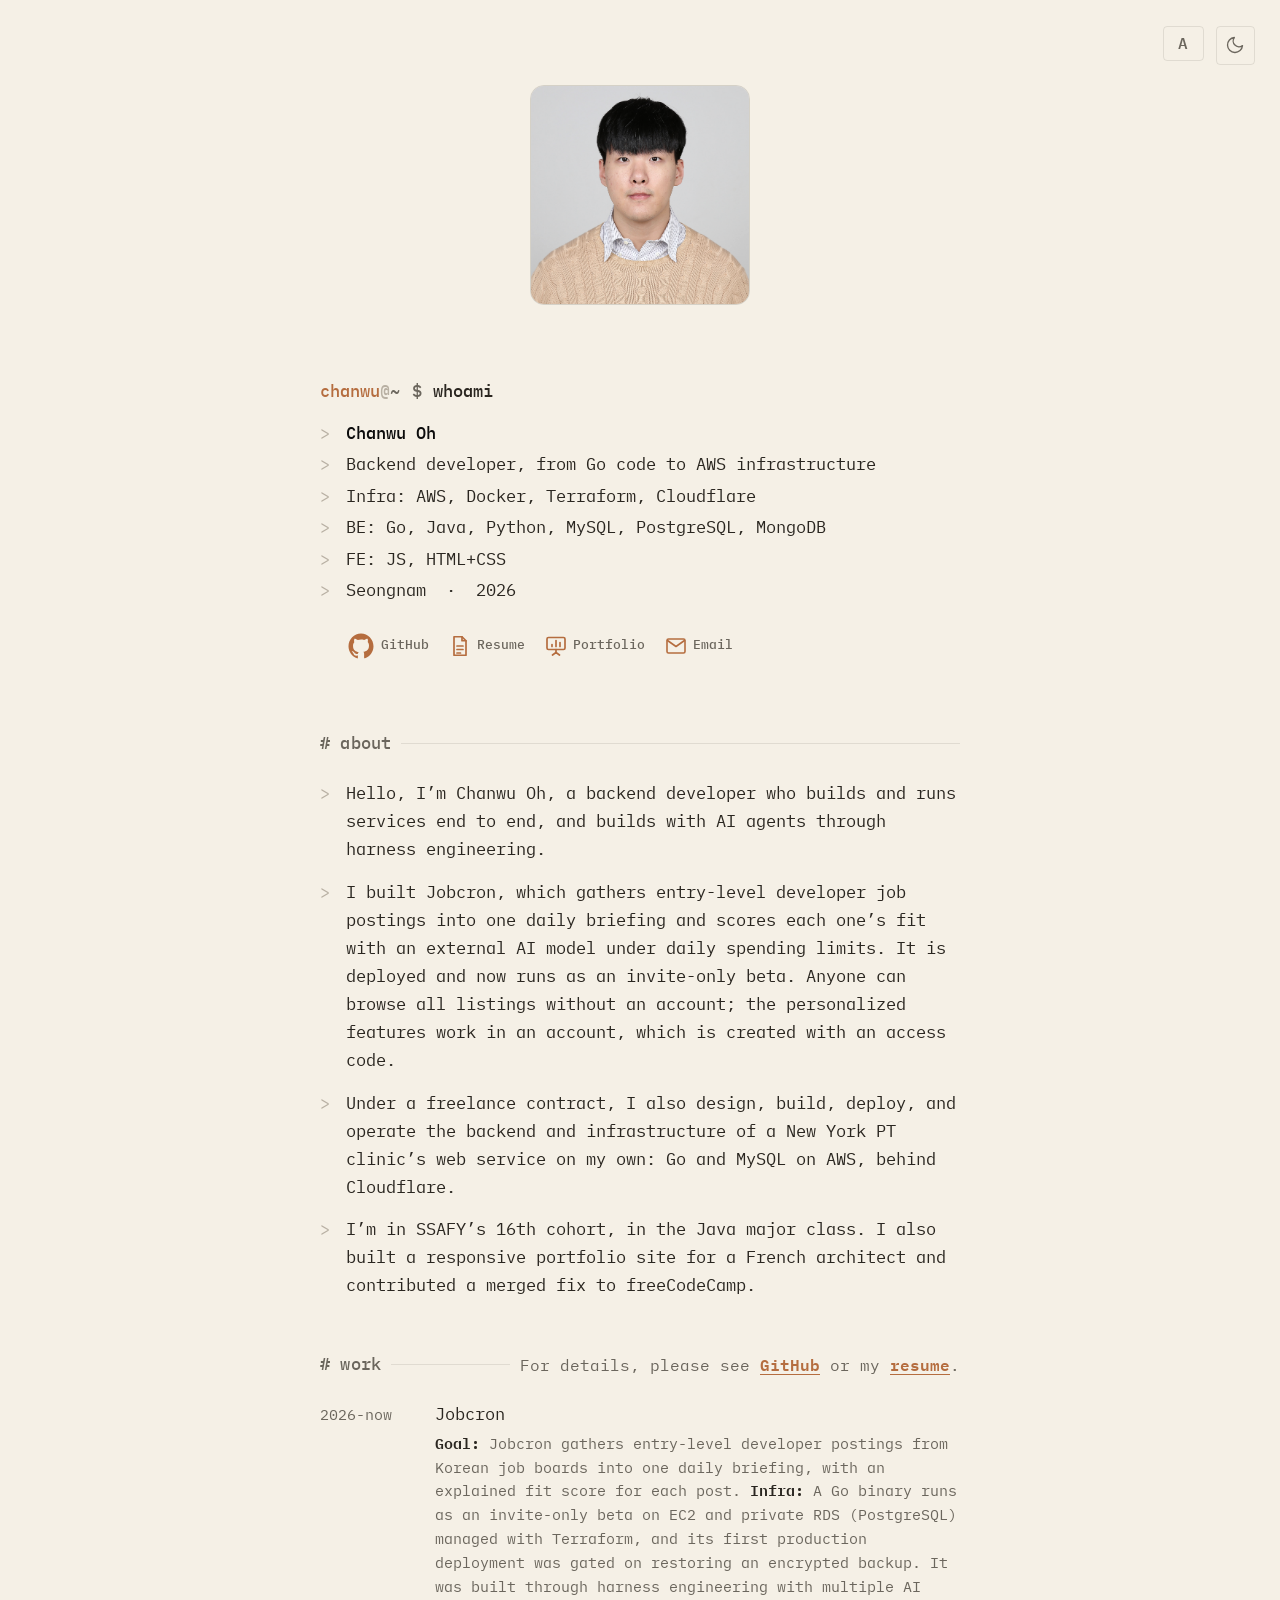
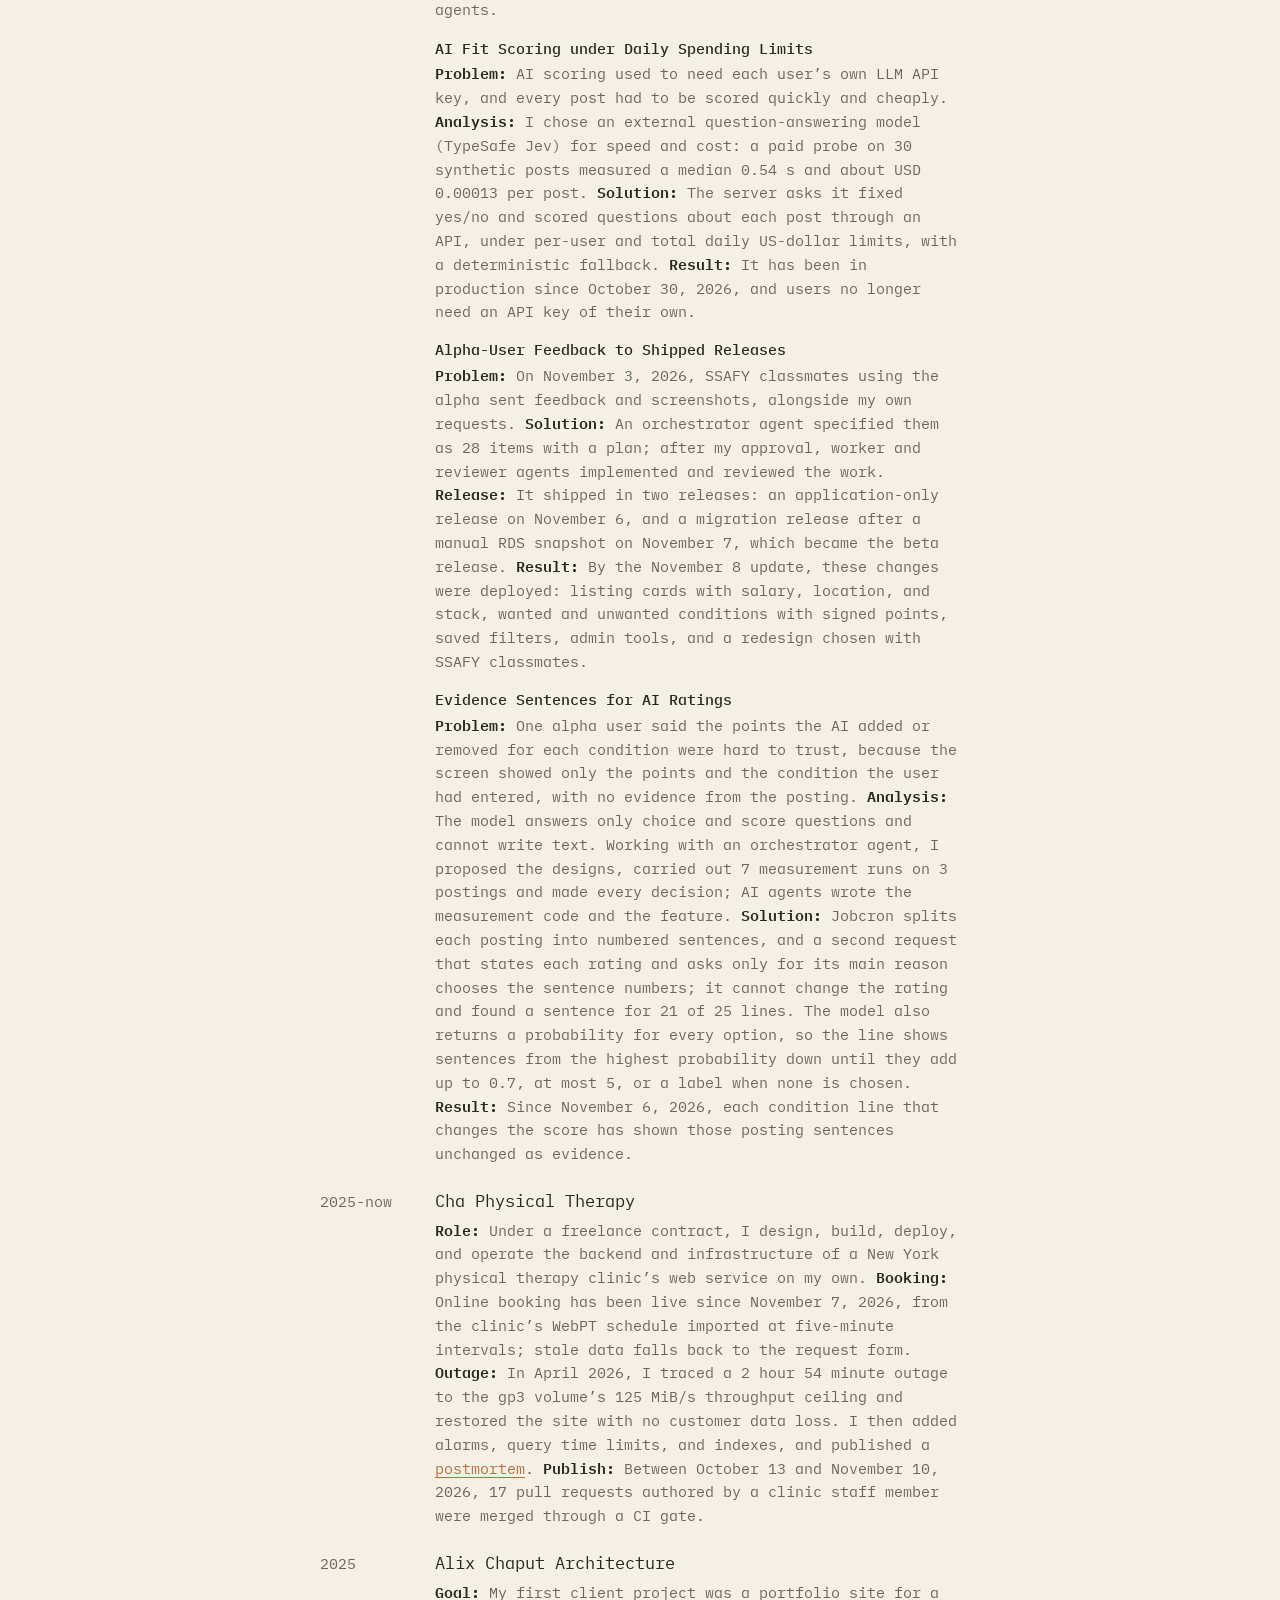
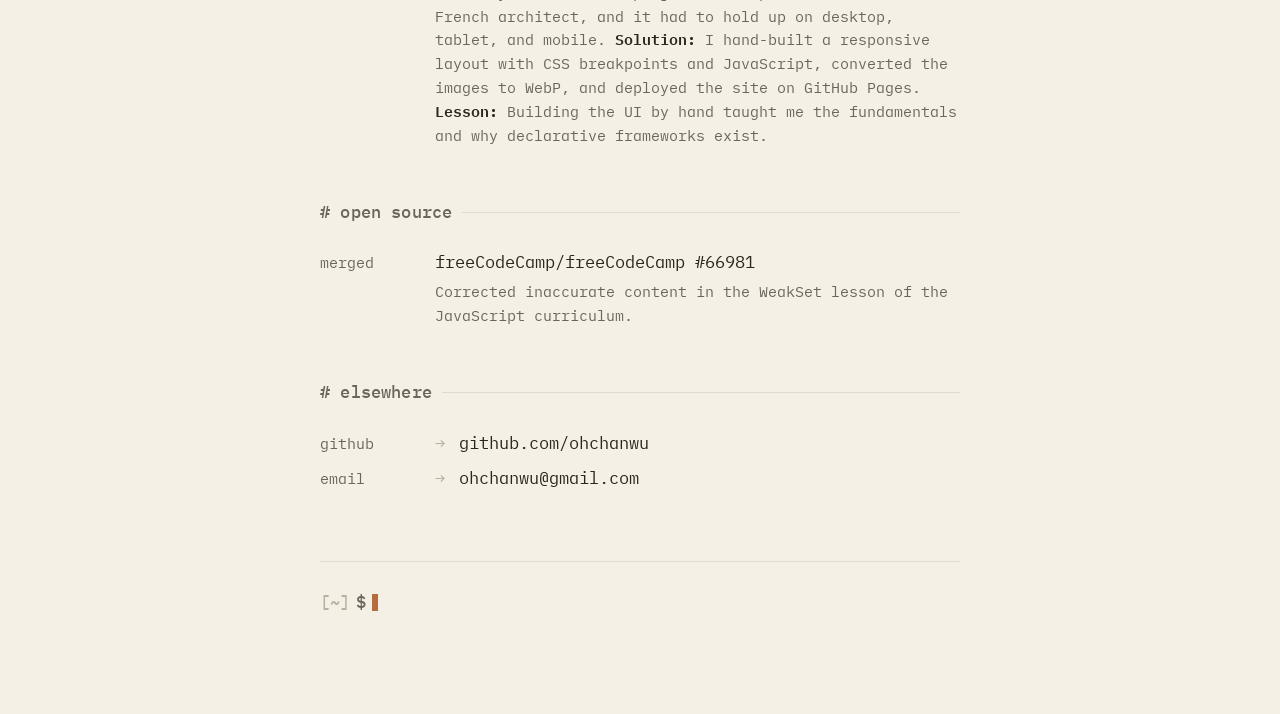
==== commit 802d4036: "Site: link the portfolio PDF next to the resume icon" ====
--- a/static/index.html
+++ b/static/index.html
@@ -247,6 +247,34 @@
             </svg>
             <span class="icon-label">이력서</span>
           </a>
+          <a
+            href="오찬우_포트폴리오.pdf"
+            class="icon-link"
+            aria-label="Portfolio PDF (Korean)"
+            target="_blank"
+            rel="noopener"
+          >
+            <svg
+              aria-hidden="true"
+              viewBox="0 0 24 24"
+              fill="none"
+              stroke="currentColor"
+              stroke-width="1.7"
+              stroke-linecap="round"
+              stroke-linejoin="round"
+              width="20"
+              height="20"
+            >
+              <rect x="3" y="3.5" width="18" height="12" rx="1.5" />
+              <path d="M8 12.5v-2" />
+              <path d="M12 12.5v-6" />
+              <path d="M16 12.5v-4" />
+              <path d="M12 15.5v3" />
+              <path d="M8.5 21l3.5-2.5 3.5 2.5" />
+            </svg>
+            <span class="icon-label" lang="en">Portfolio</span>
+            <span class="icon-label" lang="ko">포트폴리오</span>
+          </a>
           <a href="mailto:ohchanwu@gmail.com" class="icon-link" aria-label="Email">
             <svg
               aria-hidden="true"
